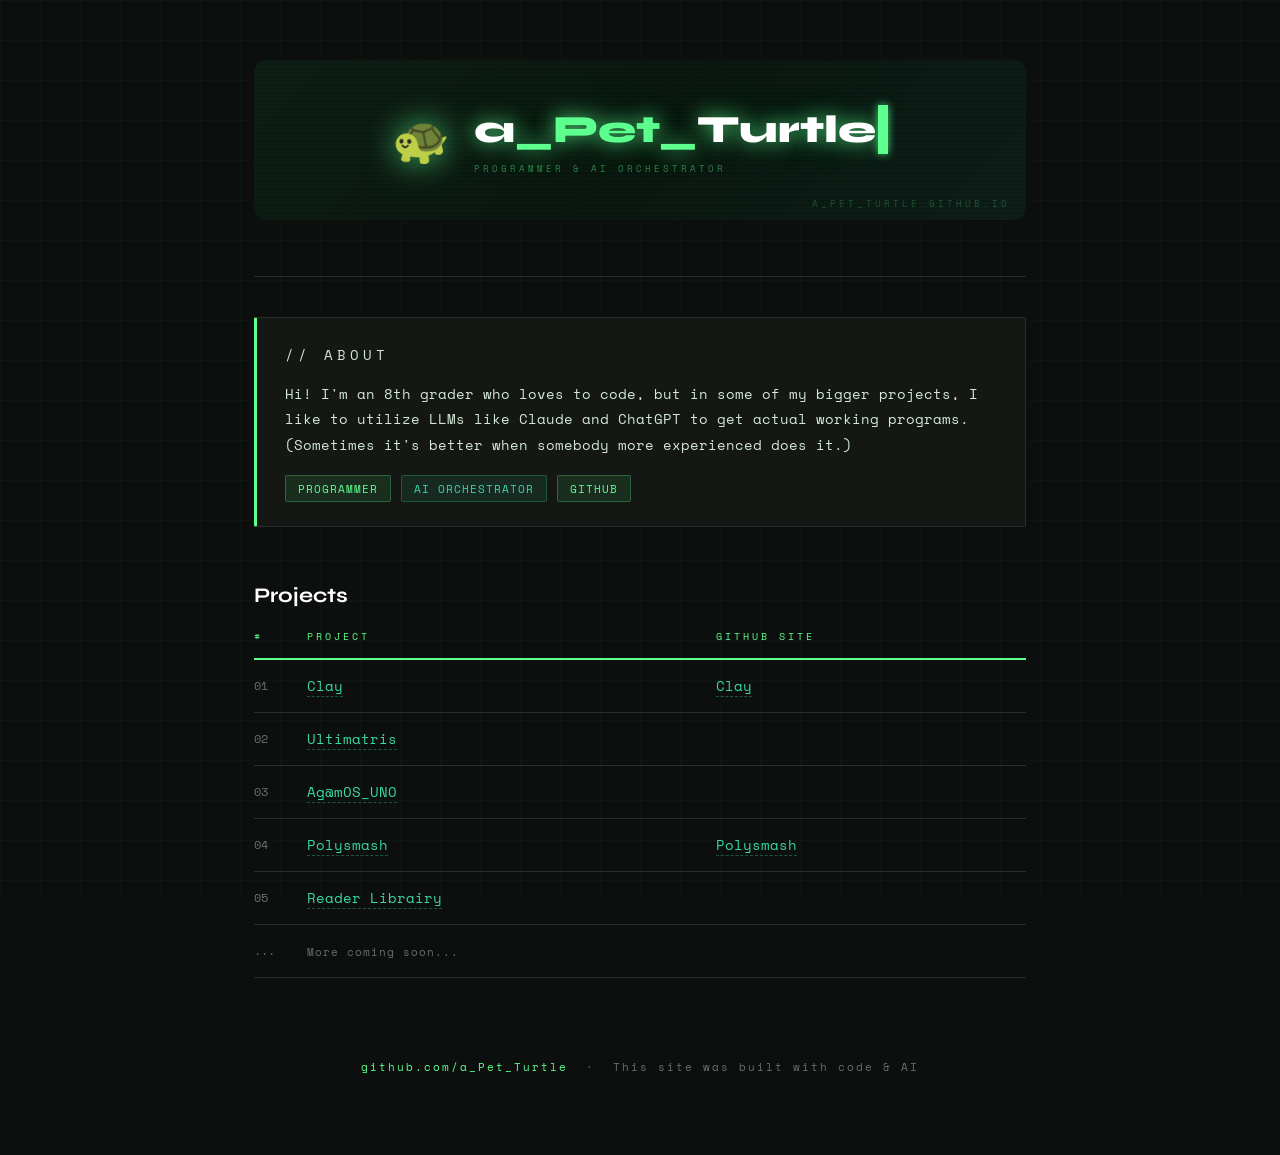
==== index.html @ 8021e437 "Add files via upload" ====
<!DOCTYPE html>
<html lang="en">
<head>
  <meta charset="UTF-8">
  <meta name="viewport" content="width=device-width, initial-scale=1.0">
  <title>a_Pet_Turtle</title>
  <link rel="preconnect" href="https://fonts.googleapis.com">
  <link href="https://fonts.googleapis.com/css2?family=Space+Mono:wght@400;700&family=Syne:wght@400;700;800&display=swap" rel="stylesheet">
  <style>
    :root {
      --bg: #0d0f0e;
      --surface: #141714;
      --border: #2a2e2b;
      --accent: #5dff8f;
      --accent2: #39d9a4;
      --text: #d4e8d8;
      --muted: #637068;
      --shell1: #3a6644;
      --shell2: #2d5038;
    }

    * { margin: 0; padding: 0; box-sizing: border-box; }

    body {
      background: var(--bg);
      color: var(--text);
      font-family: 'Space Mono', monospace;
      min-height: 100vh;
      overflow-x: hidden;
    }

    /* subtle grid bg */
    body::before {
      content: '';
      position: fixed;
      inset: 0;
      background-image:
        linear-gradient(rgba(93,255,143,0.03) 1px, transparent 1px),
        linear-gradient(90deg, rgba(93,255,143,0.03) 1px, transparent 1px);
      background-size: 40px 40px;
      pointer-events: none;
      z-index: 0;
    }

    .container {
      position: relative;
      z-index: 1;
      max-width: 820px;
      margin: 0 auto;
      padding: 60px 24px 80px;
    }

    /* ── HEADER ── */
    header {
      margin-bottom: 56px;
    }

    .turtle-svg {
      display: block;
      margin-bottom: 16px;
      animation: float 4s ease-in-out infinite;
    }

    @keyframes float {
      0%, 100% { transform: translateY(0); }
      50% { transform: translateY(-6px); }
    }

    h1 {
      font-family: 'Syne', sans-serif;
      font-size: clamp(2.4rem, 6vw, 4.5rem);
      font-weight: 800;
      letter-spacing: -1px;
      line-height: 1;
      color: #fff;
    }

    h1 span {
      color: var(--accent);
    }

    .tagline {
      margin-top: 10px;
      font-size: 0.75rem;
      color: var(--muted);
      letter-spacing: 3px;
      text-transform: uppercase;
    }

    .cursor {
      display: inline-block;
      width: 10px;
      height: 1.1em;
      background: var(--accent);
      vertical-align: text-bottom;
      animation: blink 1s step-end infinite;
    }

    @keyframes blink {
      0%, 100% { opacity: 1; } 50% { opacity: 0; }
    }

    /* ── DIVIDER ── */
    .divider {
      border: none;
      border-top: 1px solid var(--border);
      margin: 40px 0;
    }

    /* ── ABOUT ── */
    .about {
      background: var(--surface);
      border: 1px solid var(--border);
      border-left: 3px solid var(--accent);
      padding: 24px 28px;
      margin-bottom: 56px;
      border-radius: 2px;
    }

    .section-label {
      font-size: 0.65rem;
      letter-spacing: 4px;
      text-transform: uppercase;
      color: var(--accent);
      margin-bottom: 14px;
    }

    .about p {
      font-size: 0.875rem;
      line-height: 1.8;
      color: var(--text);
    }

    .badge-row {
      display: flex;
      gap: 10px;
      flex-wrap: wrap;
      margin-top: 18px;
    }

    .badge {
      font-size: 0.7rem;
      letter-spacing: 1px;
      padding: 4px 12px;
      border-radius: 2px;
      text-transform: uppercase;
    }

    .badge-green {
      background: rgba(93,255,143,0.1);
      color: var(--accent);
      border: 1px solid rgba(93,255,143,0.25);
    }

    .badge-teal {
      background: rgba(57,217,164,0.1);
      color: var(--accent2);
      border: 1px solid rgba(57,217,164,0.25);
    }

    /* ── PROJECTS TABLE ── */
    .projects-section {}

    .projects-section h2 {
      font-family: 'Syne', sans-serif;
      font-size: 1.3rem;
      font-weight: 700;
      color: #fff;
      margin-bottom: 20px;
    }

    .proj-table {
      width: 100%;
      border-collapse: collapse;
    }

    .proj-table thead tr {
      border-bottom: 2px solid var(--accent);
    }

    .proj-table th {
      font-size: 0.65rem;
      letter-spacing: 3px;
      text-transform: uppercase;
      color: var(--accent);
      text-align: left;
      padding: 0 0 14px 16px;
      font-weight: 400;
    }

    .proj-table th:first-child { padding-left: 0; width: 36px; }

    .proj-table tbody tr {
      border-bottom: 1px solid var(--border);
      transition: background 0.15s;
    }

    .proj-table tbody tr:hover {
      background: rgba(93,255,143,0.04);
    }

    .proj-table td {
      padding: 16px 16px;
      font-size: 0.85rem;
      color: var(--text);
      vertical-align: middle;
    }

    .proj-table td:first-child {
      padding-left: 0;
      color: var(--muted);
      font-size: 0.75rem;
      width: 36px;
    }

    .proj-table td a {
      color: var(--accent2);
      text-decoration: none;
      border-bottom: 1px dashed rgba(57,217,164,0.35);
      transition: color 0.15s, border-color 0.15s;
    }

    .proj-table td a:hover {
      color: var(--accent);
      border-color: var(--accent);
    }

    .soon {
      font-size: 0.7rem;
      color: var(--muted);
      letter-spacing: 1px;
    }

    /* ── FOOTER ── */
    footer {
      margin-top: 80px;
      text-align: center;
      font-size: 0.7rem;
      color: var(--muted);
      letter-spacing: 2px;
    }

    footer a {
      color: var(--accent);
      text-decoration: none;
    }
  </style>
</head>
<body>
  <div class="container">

    <!-- Header -->
    <header>
      <iframe
        src="badge.html"
        width="100%"
        height="160"
        frameborder="0"
        scrolling="no"
        style="display:block; border-radius:12px;">
      </iframe>
    </header>

    <hr class="divider">

    <!-- About -->
    <section class="about">
      <p class="section-label">// about</p>
      <p>Hi! I'm an 8th grader who loves to code, but in some of my bigger projects, I like to utilize LLMs like Claude and ChatGPT to get actual working programs. (Sometimes it's better when somebody more experienced does it.)</p>
      <div class="badge-row">
        <span class="badge badge-green">Programmer</span>
        <span class="badge badge-teal">AI Orchestrator</span>
        <span class="badge badge-green">GitHub</span>
      </div>
    </section>

    <!-- Projects -->
    <section class="projects-section">
      <h2>Projects</h2>
      <table class="proj-table">
        <thead>
          <tr>
            <th>#</th>
            <th>Project</th>
            <th>Github Site</th>
          </tr>
        </thead>
        <tbody>
          <tr>
            <td>01</td>
            <td><a href="https://github.com/a-Pet-Turtle/clay">Clay</a></td>
            <td><a href="https://a-pet-turtle.github.io/clay">Clay</a></td>
          </tr>
          <tr>
            <td>02</td>
            <td><a href="https://github.com/a-Pet-Turtle/Ultimatris">Ultimatris</a></td>
            <td></td>
          </tr>
          <tr>
            <td>03</td>
            <td><a href="https://github.com/a-Pet-Turtle/Agam_OS_for_UNO">Ag@mOS_UNO</a></td>
            <td></td>
          </tr>
          <tr>
            <td>04</td>
            <td><a href="https://github.com/a-Pet-Turtle/polysmash">Polysmash</a></td>
            <td><a href="https://a-pet-turtle.github.io/polysmash">Polysmash</a></td>
            <td></td>
          </tr>
          <tr>
            <td>05</td>
            <td><a href="https://github.com/a-Pet-Turtle/reader">Reader Librairy</a></td>
            <td></td>
          </tr>
          <tr>
            <td>...</td>
            <td><span class="soon">More coming soon...</span></td>
          </tr>
        </tbody>
      </table>
    </section>

    <footer>
      <p><a href="https://github.com/a-Pet-Turtle">github.com/a_Pet_Turtle</a> &nbsp;·&nbsp; This site was built with code &amp; AI</p>
    </footer>

  </div>
</body>
</html>
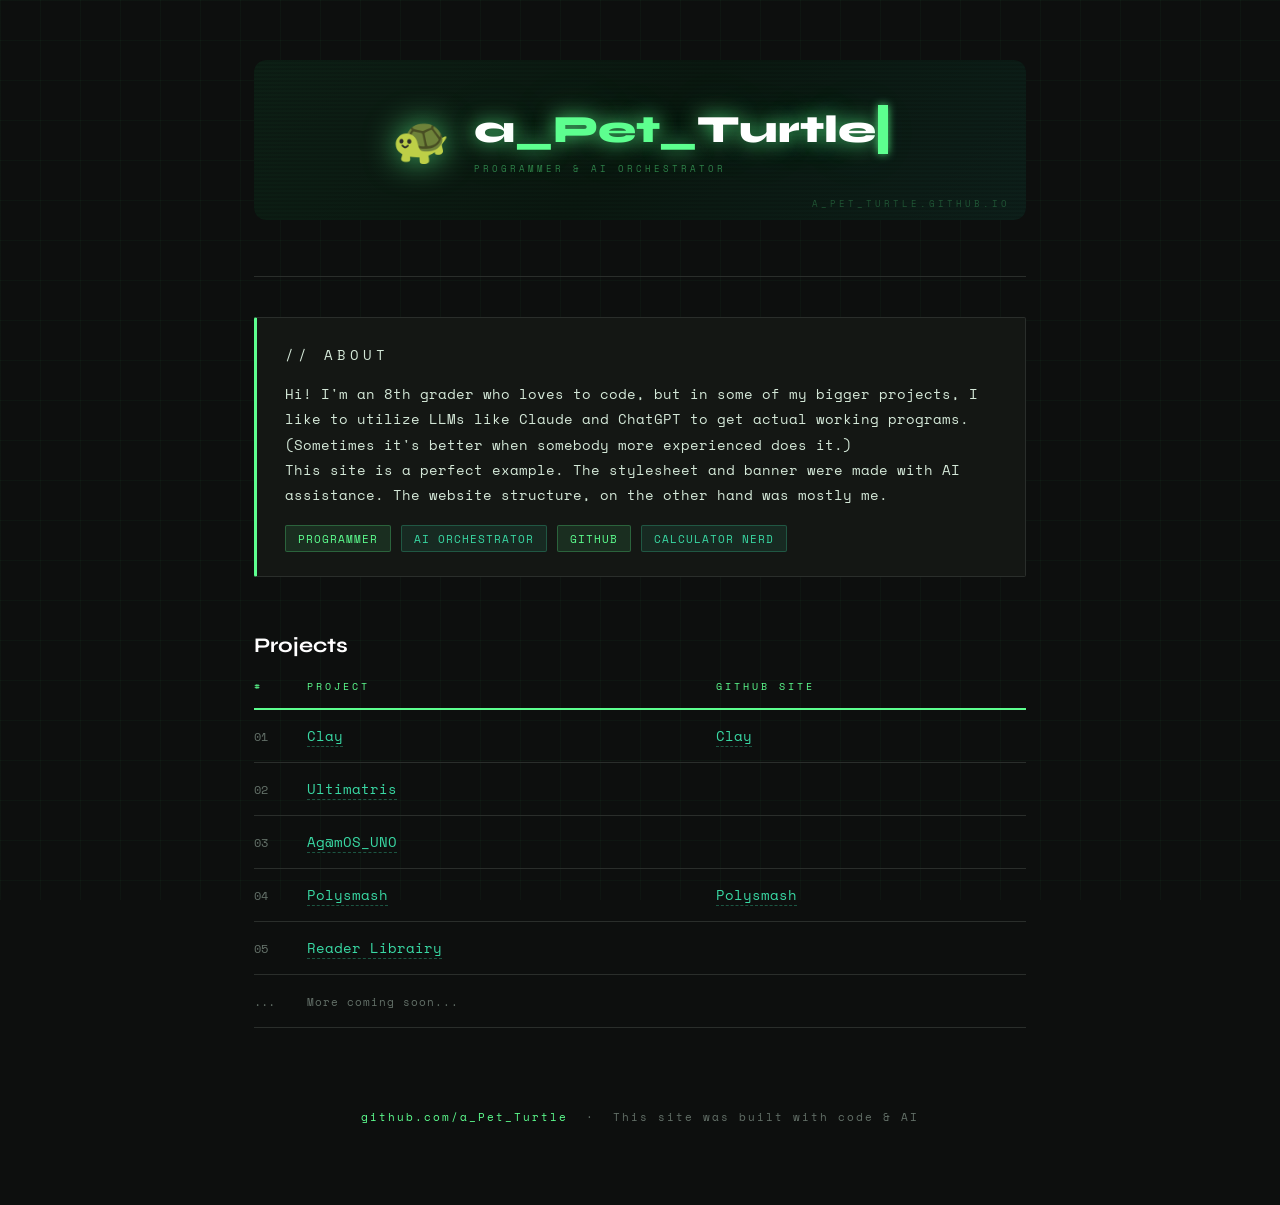
==== commit 44593072: "Added more to the about section Also made the <a> tags open in a new tab." ====
--- a/index.html
+++ b/index.html
@@ -243,6 +243,12 @@
     footer a {
       color: var(--accent);
       text-decoration: none;
+      transition: 200ms ease;
+    }
+
+    footer a:hover {
+      color: rgba(57,217,164,1);
+      text-decoration: underline;
     }
   </style>
 </head>
@@ -267,10 +273,12 @@
     <section class="about">
       <p class="section-label">// about</p>
       <p>Hi! I'm an 8th grader who loves to code, but in some of my bigger projects, I like to utilize LLMs like Claude and ChatGPT to get actual working programs. (Sometimes it's better when somebody more experienced does it.)</p>
+      <p>This site is a perfect example. The stylesheet and banner were made with AI assistance. The website structure, on the other hand was mostly me.</p>
       <div class="badge-row">
         <span class="badge badge-green">Programmer</span>
         <span class="badge badge-teal">AI Orchestrator</span>
         <span class="badge badge-green">GitHub</span>
+        <span class="badge badge-teal">Calculator Nerd</span>
       </div>
     </section>
 
@@ -288,28 +296,28 @@
         <tbody>
           <tr>
             <td>01</td>
-            <td><a href="https://github.com/a-Pet-Turtle/clay">Clay</a></td>
-            <td><a href="https://a-pet-turtle.github.io/clay">Clay</a></td>
+            <td><a href="https://github.com/a-Pet-Turtle/clay" target="_blank">Clay</a></td>
+            <td><a href="https://a-pet-turtle.github.io/clay" target="_blank">Clay</a></td>
           </tr>
           <tr>
             <td>02</td>
-            <td><a href="https://github.com/a-Pet-Turtle/Ultimatris">Ultimatris</a></td>
+            <td><a href="https://github.com/a-Pet-Turtle/Ultimatris" target="_blank">Ultimatris</a></td>
             <td></td>
           </tr>
           <tr>
             <td>03</td>
-            <td><a href="https://github.com/a-Pet-Turtle/Agam_OS_for_UNO">Ag@mOS_UNO</a></td>
+            <td><a href="https://github.com/a-Pet-Turtle/Agam_OS_for_UNO" target="_blank">Ag@mOS_UNO</a></td>
             <td></td>
           </tr>
           <tr>
             <td>04</td>
-            <td><a href="https://github.com/a-Pet-Turtle/polysmash">Polysmash</a></td>
-            <td><a href="https://a-pet-turtle.github.io/polysmash">Polysmash</a></td>
+            <td><a href="https://github.com/a-Pet-Turtle/polysmash" target="_blank">Polysmash</a></td>
+            <td><a href="https://a-pet-turtle.github.io/polysmash" target="_blank">Polysmash</a></td>
             <td></td>
           </tr>
           <tr>
             <td>05</td>
-            <td><a href="https://github.com/a-Pet-Turtle/reader">Reader Librairy</a></td>
+            <td><a href="https://github.com/a-Pet-Turtle/reader" target="_blank">Reader Librairy</a></td>
             <td></td>
           </tr>
           <tr>
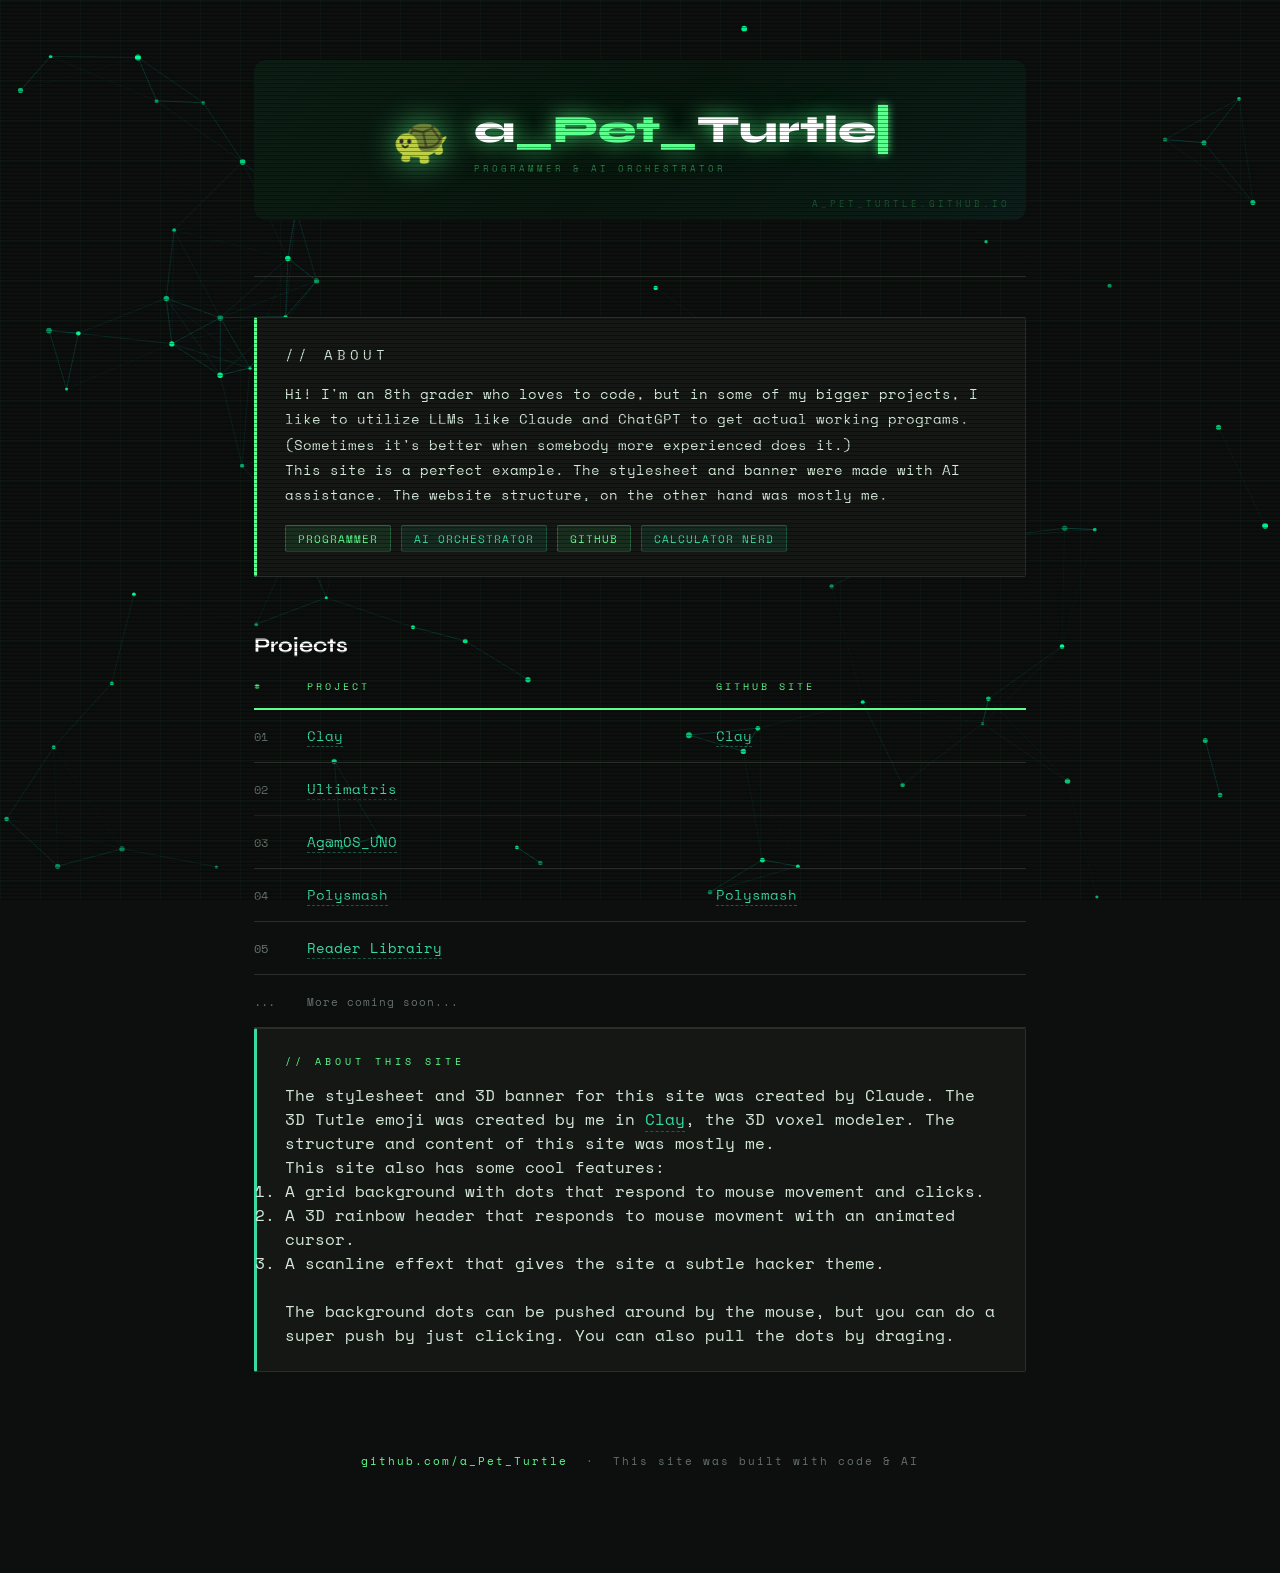
==== commit 24348684: "Added more interactives and a 3D logo" ====
--- a/index.html
+++ b/index.html
@@ -4,6 +4,7 @@
   <meta charset="UTF-8">
   <meta name="viewport" content="width=device-width, initial-scale=1.0">
   <title>a_Pet_Turtle</title>
+  <link rel="icon" type="image/png" href="logo.png">
   <link rel="preconnect" href="https://fonts.googleapis.com">
   <link href="https://fonts.googleapis.com/css2?family=Space+Mono:wght@400;700&family=Syne:wght@400;700;800&display=swap" rel="stylesheet">
   <style>
@@ -117,6 +118,26 @@
       border-radius: 2px;
     }
 
+    .about-teal {
+      background: var(--surface);
+      border: 1px solid var(--border);
+      border-left: 3px solid rgb(57,217,164);
+      padding: 24px 28px;
+      margin-bottom: 56px;
+      border-radius: 2px;
+    }
+
+    .about-teal a {
+      color: rgb(57,217,164);
+      text-decoration: none;
+      border-bottom: 1px dashed rgba(57,217,164,0.35);
+      transition: color 0.15s, border-color 0.15s;
+    }
+
+    .about-teal a:hover {
+      color: rgb(93, 241, 192);
+    }
+
     .section-label {
       font-size: 0.65rem;
       letter-spacing: 4px;
@@ -159,7 +180,7 @@
     }
 
     /* ── PROJECTS TABLE ── */
-    .projects-section {}
+    /* .projects-section {} */
 
     .projects-section h2 {
       font-family: 'Syne', sans-serif;
@@ -250,9 +271,38 @@
       color: rgba(57,217,164,1);
       text-decoration: underline;
     }
+
+    canvas {
+      position: fixed;
+      top: 0; left: 0;
+      width: 100%; height: 100%;
+      z-index: 0;
+      pointer-events: auto;
+      touch-action: none;
+    }
+
+    /* scanlines */
+    body::after {
+      content: '';
+      position: fixed;
+      inset: 0;
+      z-index: 999;
+      pointer-events: none;
+      background: repeating-linear-gradient(
+        to bottom,
+        transparent 0px, transparent 3px,
+        rgba(0,0,0,0.35) 3px, rgba(0,0,0,0.35) 4px
+      );
+      animation: scanroll 12s linear infinite;
+    }
+    @keyframes scanroll {
+      from { background-position: 0 0; }
+      to   { background-position: 0 100vh; }
+    }
   </style>
 </head>
 <body>
+  <canvas id="c"></canvas>
   <div class="container">
 
     <!-- Header -->
@@ -328,10 +378,218 @@
       </table>
     </section>
 
+    <!-- About this site -->
+    <section class="about-teal">
+      <p class="section-label">// about this site</p>
+      <p>The stylesheet and 3D banner for this site was created by Claude. The 3D Tutle emoji was created by me in <a href="a-pet-turtle.github.io" target="_blank">Clay</a>, the 3D voxel modeler. The structure and content of this site was mostly me.</p>
+      <p>This site also has some cool features:<br>
+      <ol>
+        <li>A grid background with dots that respond to mouse movement and clicks.</li>
+        <li>A 3D rainbow header that responds to mouse movment with an animated cursor.</li>
+        <li>A scanline effext that gives the site a subtle hacker theme.</li>
+      </ol><br>
+      The background dots can be pushed around by the mouse, but you can do a super push by just clicking. You can also pull the dots by draging.</p>
+    </section>
+
     <footer>
       <p><a href="https://github.com/a-Pet-Turtle">github.com/a_Pet_Turtle</a> &nbsp;·&nbsp; This site was built with code &amp; AI</p>
     </footer>
-
+    <br>
   </div>
+  <script>
+const canvas = document.getElementById('c');
+const ctx = canvas.getContext('2d');
+let W, H, particles;
+let mouse = { x: -9999, y: -9999 };
+let attracting = false;
+
+const CONFIG = {
+  count: 80, maxDist: 140, mouseRadius: 120, mouseForce: 3.5,
+  fallSpeed: 0.18, particleColor: '#00ff99', lineColor: '#00e5cc',
+  minSize: 1.5, maxSize: 3,
+};
+
+const wind = {
+  x: 0, y: 0, tx: 0, ty: 0, timer: 0, interval: 600, maxStrength: 0.25,
+  update() {
+    this.timer++;
+    if (this.timer >= this.interval) {
+      this.timer = 0;
+      this.interval = 400 + Math.random() * 600;
+      this.tx = (Math.random() - 0.5) * 2 * this.maxStrength;
+      this.ty = CONFIG.fallSpeed * (0.6 + Math.random() * 0.8);
+    }
+    this.x += (this.tx - this.x) * 0.001;
+    this.y += (this.ty - this.y) * 0.001;
+  }
+};
+
+function resize() { W = canvas.width = window.innerWidth; H = canvas.height = window.innerHeight; }
+
+class Particle {
+  constructor() { this.reset(true); }
+  reset(initial = false) {
+    this.x = Math.random() * W;
+    this.y = initial ? Math.random() * H : -10;
+    this.vx = (Math.random() - 0.5) * 0.3;
+    this.vy = CONFIG.fallSpeed * (0.5 + Math.random() * 0.8);
+    this.size = CONFIG.minSize + Math.random() * (CONFIG.maxSize - CONFIG.minSize);
+    this.alpha = 0.4 + Math.random() * 0.6;
+    this.baseVx = this.vx; this.baseVy = this.vy;
+  }
+  update() {
+    const dx = this.x - mouse.x, dy = this.y - mouse.y;
+    const dist = Math.sqrt(dx*dx + dy*dy);
+    if (dist < CONFIG.mouseRadius && dist > 0) {
+      const force = (CONFIG.mouseRadius - dist) / CONFIG.mouseRadius;
+      const angle = Math.atan2(dy, dx);
+      const dir = attracting ? -1 : 1;
+      this.vx += Math.cos(angle) * force * CONFIG.mouseForce * 0.08 * dir;
+      this.vy += Math.sin(angle) * force * CONFIG.mouseForce * 0.08 * dir;
+    }
+    this.vx += (this.baseVx + wind.x - this.vx) * 0.03;
+    this.vy += (this.baseVy + wind.y - this.vy) * 0.03;
+    const repelRadius = 28, repelStrength = 0.04;
+    for (let i = 0; i < particles.length; i++) {
+      const o = particles[i]; if (o === this) continue;
+      const dx = this.x-o.x, dy = this.y-o.y, d = Math.sqrt(dx*dx+dy*dy);
+      if (d < repelRadius && d > 0) { const f=(1-d/repelRadius)*repelStrength; this.vx+=(dx/d)*f; this.vy+=(dy/d)*f; }
+    }
+    const speed = Math.sqrt(this.vx*this.vx+this.vy*this.vy);
+    if (speed > 4) { this.vx=(this.vx/speed)*4; this.vy=(this.vy/speed)*4; }
+    this.x += this.vx; this.y += this.vy;
+    if (this.x < -20) this.x = W+20;
+    if (this.x > W+20) this.x = -20;
+    if (this.y > H+20) this.reset();
+  }
+  draw() {
+    ctx.beginPath(); ctx.arc(this.x, this.y, this.size, 0, Math.PI*2);
+    ctx.fillStyle = CONFIG.particleColor; ctx.globalAlpha = this.alpha;
+    ctx.fill(); ctx.globalAlpha = 1;
+  }
+}
+
+const shockwaves = [];
+function burst(x, y) {
+  if (attracting) return;
+  particles.forEach(p => {
+    const dx=p.x-x, dy=p.y-y, dist=Math.sqrt(dx*dx+dy*dy);
+    if (dist < 160 && dist > 0) { const f=(1-dist/160)*10, a=Math.atan2(dy,dx); p.vx+=Math.cos(a)*f; p.vy+=Math.sin(a)*f; }
+  });
+  shockwaves.push({ x, y, r: 0, alpha: 0.7 });
+}
+function drawShockwaves() {
+  for (let i=shockwaves.length-1; i>=0; i--) {
+    const s=shockwaves[i]; s.r+=4; s.alpha-=0.018;
+    if (s.alpha<=0) { shockwaves.splice(i,1); continue; }
+    ctx.beginPath(); ctx.arc(s.x,s.y,s.r,0,Math.PI*2);
+    ctx.strokeStyle='#00ff99'; ctx.globalAlpha=s.alpha; ctx.lineWidth=1.5; ctx.stroke(); ctx.globalAlpha=1;
+  }
+}
+function drawLines() {
+  for (let i=0; i<particles.length; i++) {
+    for (let j=i+1; j<particles.length; j++) {
+      const dx=particles[i].x-particles[j].x, dy=particles[i].y-particles[j].y, dist=Math.sqrt(dx*dx+dy*dy);
+      if (dist < CONFIG.maxDist) {
+        ctx.beginPath(); ctx.moveTo(particles[i].x,particles[i].y); ctx.lineTo(particles[j].x,particles[j].y);
+        ctx.strokeStyle=CONFIG.lineColor; ctx.globalAlpha=(1-dist/CONFIG.maxDist)*0.35; ctx.lineWidth=0.8; ctx.stroke(); ctx.globalAlpha=1;
+      }
+    }
+  }
+}
+
+/* ============================================================
+  FEATURE — MOUSE TRAIL
+  1. Add this `trail` array near your other state variables
+     (next to `mouse`, `attracting`, etc.)
+  ============================================================ */
+const trail = [];
+const TRAIL_LENGTH = 28;   // how many points long — tweak this freely
+const TRAIL_COLOR  = '#00e5cc'; // teal to contrast the green particles
+/* ============================================================
+  END — MOUSE TRAIL (variables)
+  ============================================================ */
+
+/* ============================================================
+  FEATURE — MOUSE TRAIL
+  2. Add this drawTrail() function alongside your other
+     draw functions (drawLines, drawShockwaves, etc.)
+  ============================================================ */
+function drawTrail() {
+  if (trail.length < 2) return;
+  for (let i = 1; i < trail.length; i++) {
+    const t = i / trail.length;           // 0 at tail, 1 at head
+    const alpha = t * 0.55;               // fades toward the tail
+    const width = t * 2.5;               // thins toward the tail
+    ctx.beginPath();
+    ctx.moveTo(trail[i - 1].x, trail[i - 1].y);
+    ctx.lineTo(trail[i].x,     trail[i].y);
+    ctx.strokeStyle = TRAIL_COLOR;
+    ctx.globalAlpha = alpha;
+    ctx.lineWidth   = width;
+    ctx.lineCap     = 'round';
+    ctx.stroke();
+    ctx.globalAlpha = 1;
+  }
+}
+/* ============================================================
+  END — MOUSE TRAIL (draw function)
+  ============================================================ */
+
+function init() {
+  resize();
+  particles = Array.from({ length: CONFIG.count }, () => new Particle());
+}
+
+function loop() {
+  ctx.clearRect(0, 0, W, H);
+  wind.update();
+
+  /* ============================================================
+    FEATURE — MOUSE TRAIL
+    3. Push the current mouse position into the trail each frame,
+       and trim it to TRAIL_LENGTH. Add these two lines at the
+       TOP of your loop() function, right after clearRect.
+    ============================================================ */
+  if (mouse.x > 0) trail.push({ x: mouse.x, y: mouse.y });
+  if (trail.length > TRAIL_LENGTH) trail.shift();
+  /* ============================================================
+    END — MOUSE TRAIL (loop update)
+    ============================================================ */
+
+  drawShockwaves();
+  drawLines();
+
+  /* ============================================================
+    FEATURE — MOUSE TRAIL
+    4. Call drawTrail() in your loop, after drawLines()
+       and before drawing particles so it sits under them.
+    ============================================================ */
+  drawTrail();
+  /* ============================================================
+    END — MOUSE TRAIL (loop call)
+    ============================================================ */
+
+  particles.forEach(p => { p.update(); p.draw(); });
+  requestAnimationFrame(loop);
+}
+
+/* ---- event listeners ---- */
+window.addEventListener('resize', resize);
+window.addEventListener('mousemove', e => { mouse.x = e.clientX; mouse.y = e.clientY; });
+window.addEventListener('mouseleave', () => { mouse.x = -9999; mouse.y = -9999; trail.length = 0; });
+window.addEventListener('click', e => { burst(e.clientX, e.clientY); });
+window.addEventListener('mousedown', e => { attracting = true; mouse.x = e.clientX; mouse.y = e.clientY; });
+window.addEventListener('mouseup', () => { attracting = false; });
+window.addEventListener('touchmove', e => {
+  e.preventDefault();
+  mouse.x = e.touches[0].clientX; mouse.y = e.touches[0].clientY;
+}, { passive: false });
+window.addEventListener('touchstart', e => { attracting = true; mouse.x = e.touches[0].clientX; mouse.y = e.touches[0].clientY; }, { passive: true });
+window.addEventListener('touchend', () => { mouse.x = -9999; mouse.y = -9999; attracting = false; trail.length = 0; });
+
+init();
+loop();
+</script>
 </body>
 </html>
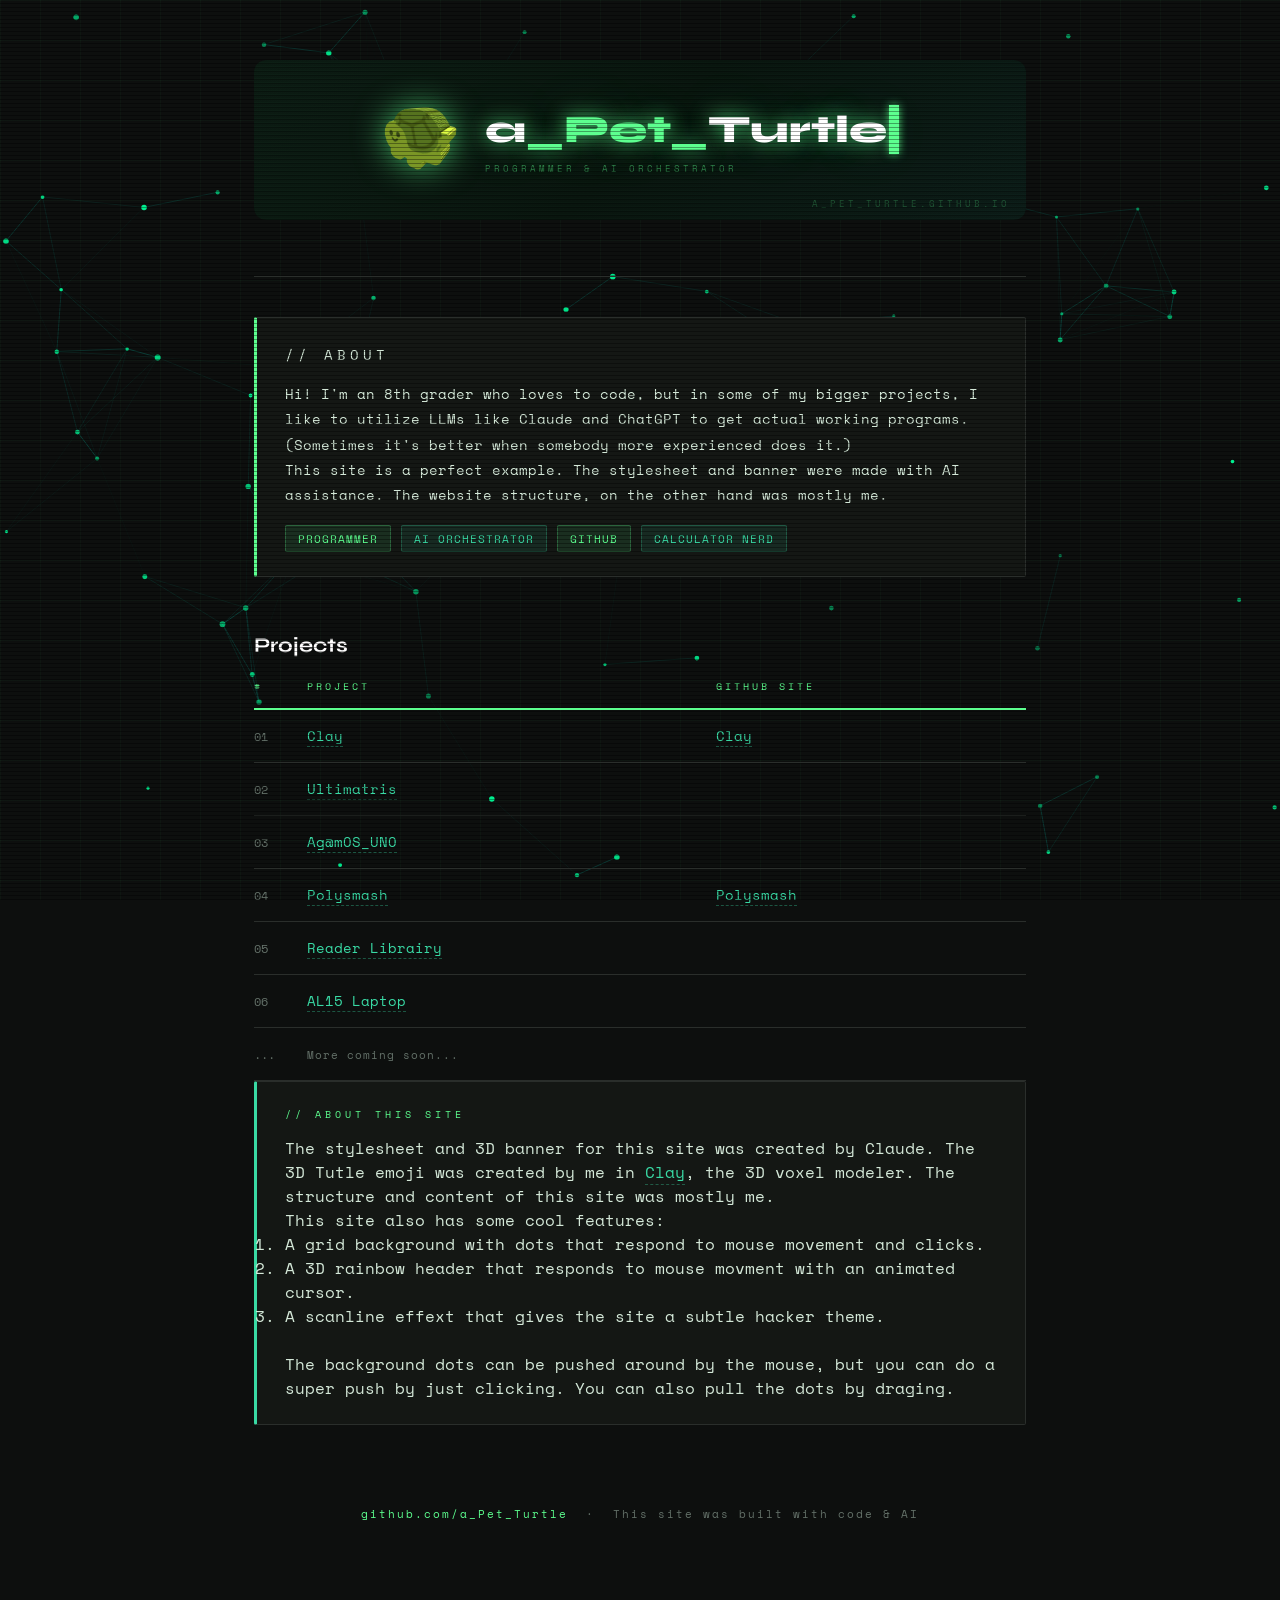
==== commit 08bfde01: "Added the AL15 design to projects list" ====
--- a/index.html
+++ b/index.html
@@ -368,6 +368,11 @@
           <tr>
             <td>05</td>
             <td><a href="https://github.com/a-Pet-Turtle/reader" target="_blank">Reader Librairy</a></td>
+            <td></td>
+          </tr>
+          <tr>
+            <td>06</td>
+            <td><a href="https://github.com/a-Pet-Turtle/AL15" target="_blank">AL15 Laptop</a></td>
             <td></td>
           </tr>
           <tr>
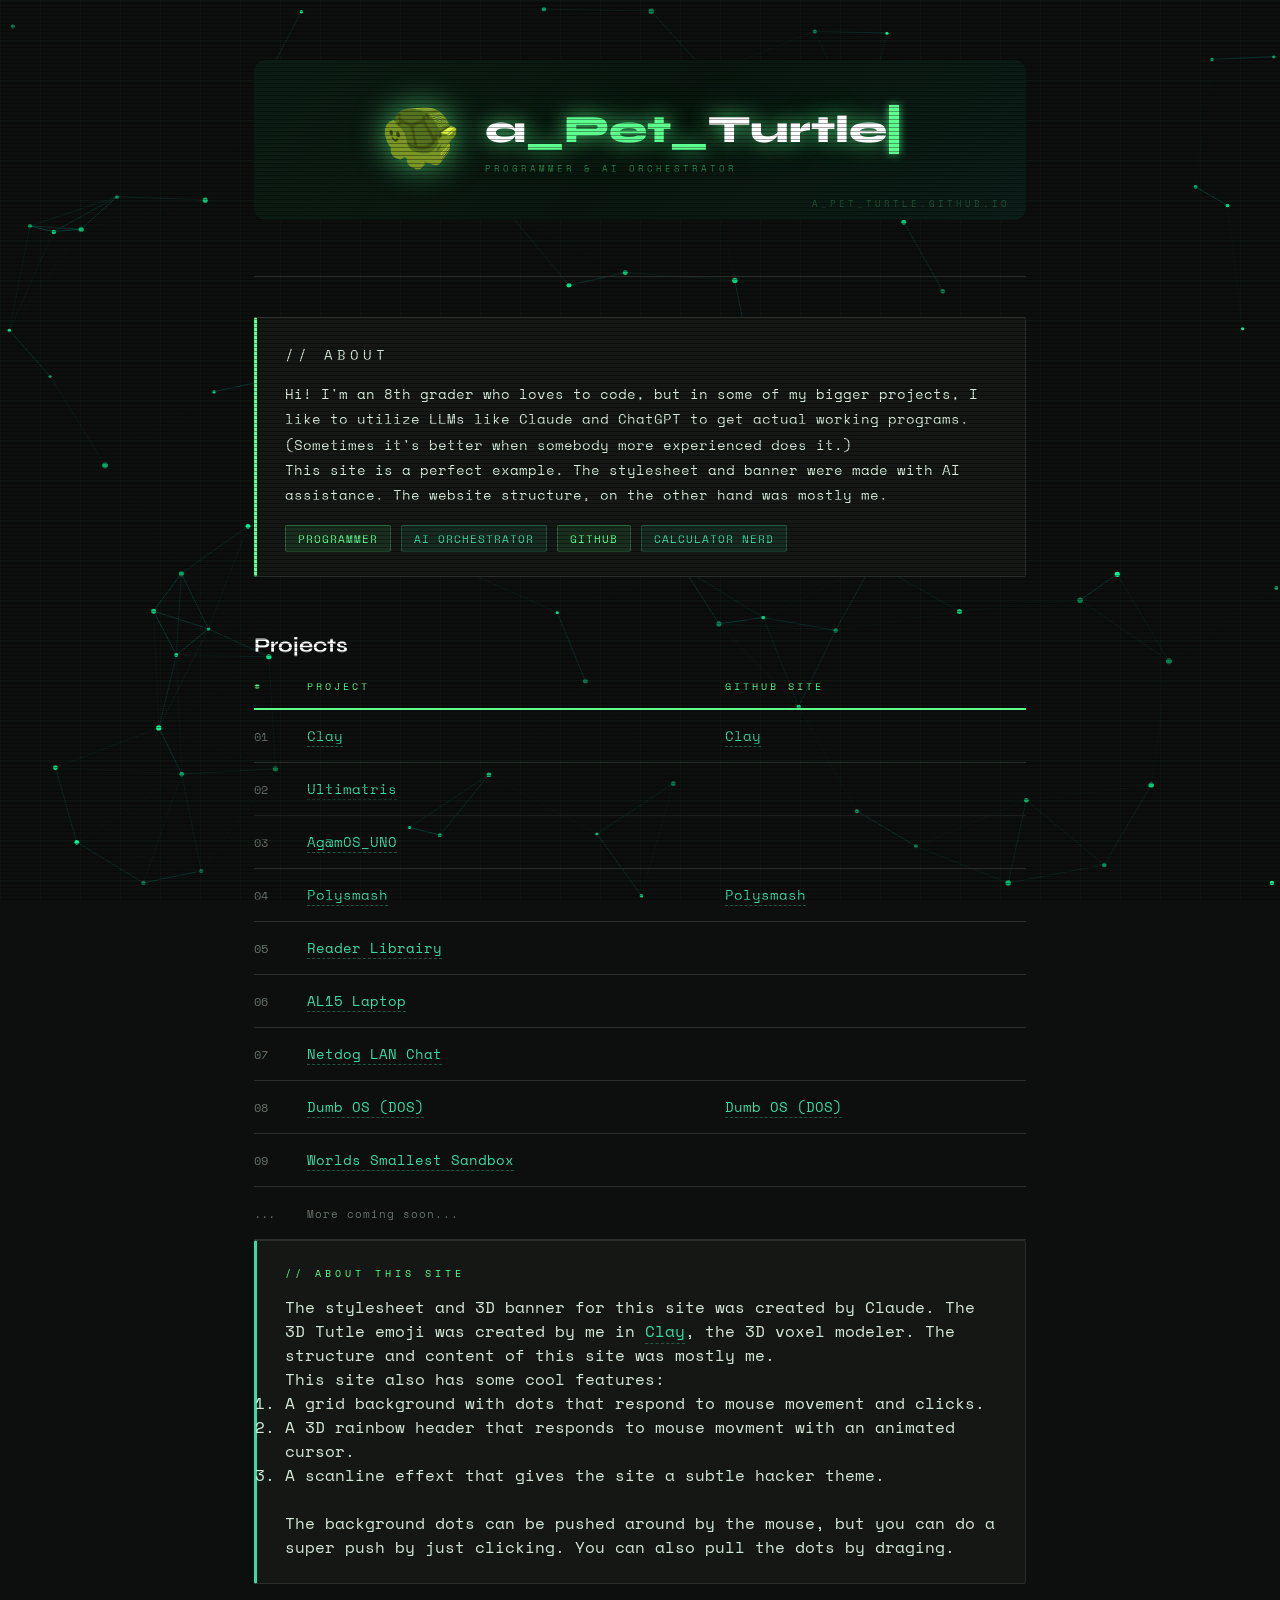
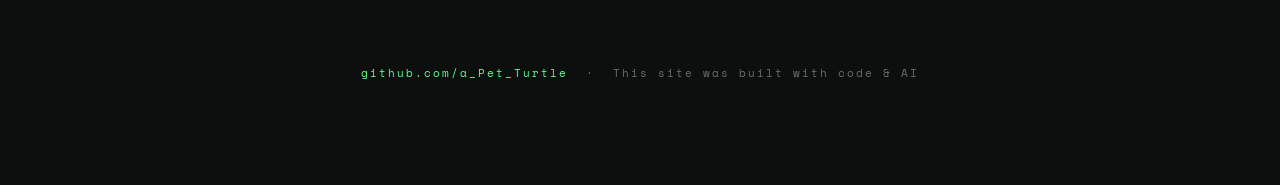
==== commit 0780f34f: "Add files via upload" ====
--- a/index.html
+++ b/index.html
@@ -373,6 +373,22 @@
           <tr>
             <td>06</td>
             <td><a href="https://github.com/a-Pet-Turtle/AL15" target="_blank">AL15 Laptop</a></td>
+            <td></td>
+          </tr>
+          <tr>
+            <td>07</td>
+            <td><a href="https://github.com/a-Pet-Turtle/netdog" target="_blank">Netdog LAN Chat</a></td>
+            <td></td>
+          </tr>
+          <tr>
+            <td>08</td>
+            <td><a href="https://github.com/a-Pet-Turtle/Dumb-OS" target="_blank">Dumb OS (DOS)</a></td>
+            <td><a href="https://a-pet-turtle.github.io/Dumb-OS" target="_blank">Dumb OS (DOS)</a></td>
+            <td></td>
+          </tr>
+          <tr>
+            <td>09</td>
+            <td><a href="https://github.com/a-Pet-Turtle/Worlds-Smallest-Sandbox" target="_blank">Worlds Smallest Sandbox</a></td>
             <td></td>
           </tr>
           <tr>
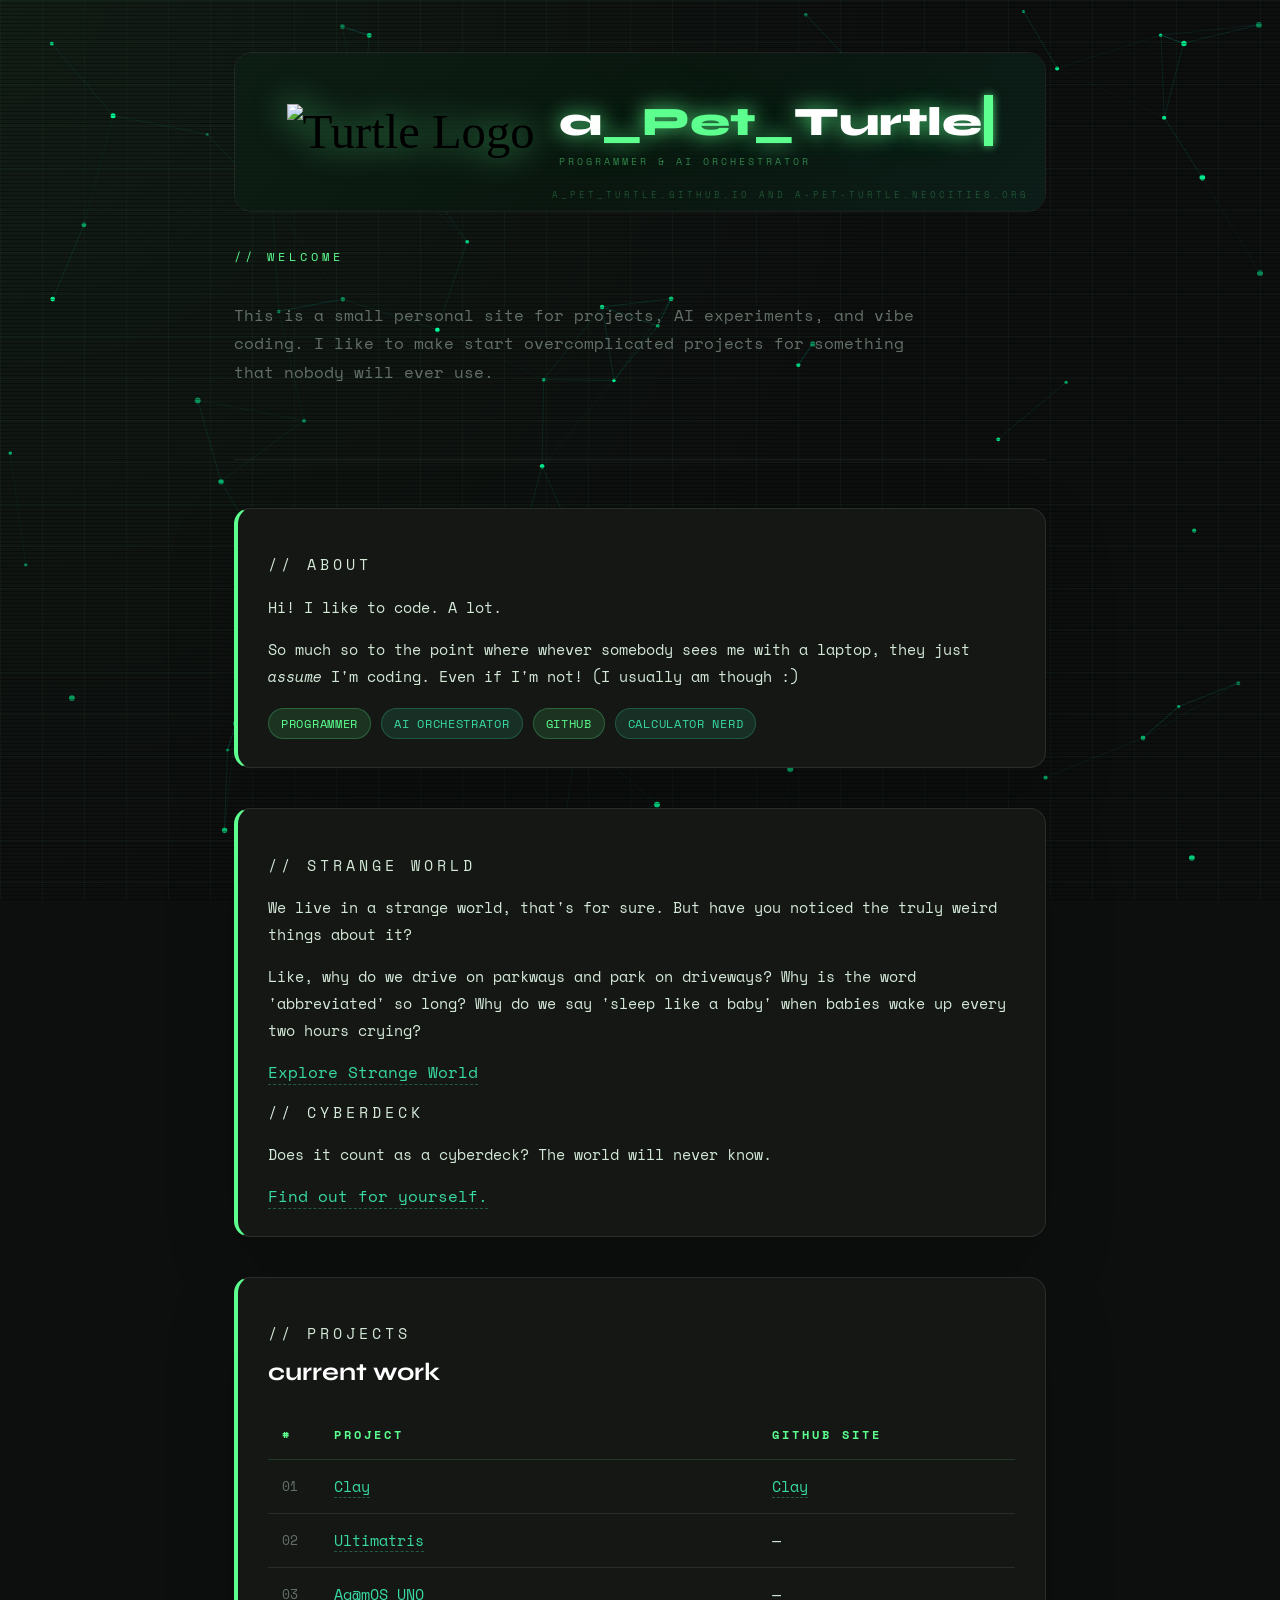
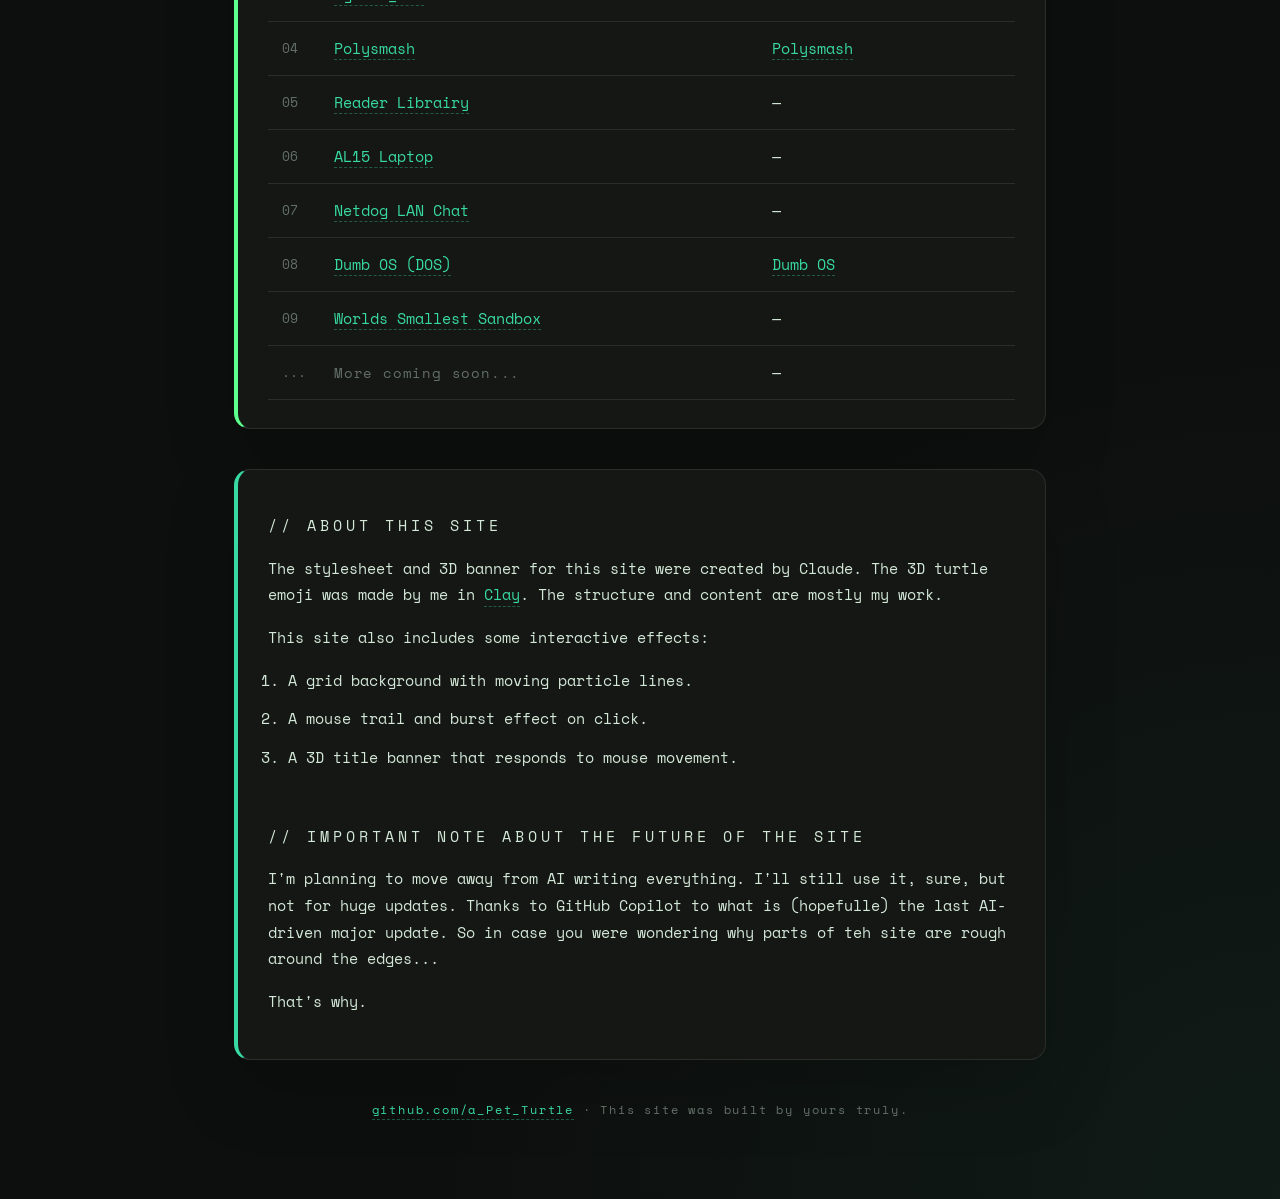
==== commit f11d1e3c: "Split apart index Split the `index.html` into several smaller ones, and added strange world plus the" ====
--- a/index.html
+++ b/index.html
@@ -3,614 +3,148 @@
 <head>
   <meta charset="UTF-8">
   <meta name="viewport" content="width=device-width, initial-scale=1.0">
+  <meta name="description" content="a_Pet_Turtle personal site with projects, AI experiments, and creative builds.">
   <title>a_Pet_Turtle</title>
-  <link rel="icon" type="image/png" href="logo.png">
+  <link rel="icon" type="image/png" href="/imgs/logo.png">
   <link rel="preconnect" href="https://fonts.googleapis.com">
+  <link rel="preconnect" href="https://fonts.gstatic.com" crossorigin>
   <link href="https://fonts.googleapis.com/css2?family=Space+Mono:wght@400;700&family=Syne:wght@400;700;800&display=swap" rel="stylesheet">
-  <style>
-    :root {
-      --bg: #0d0f0e;
-      --surface: #141714;
-      --border: #2a2e2b;
-      --accent: #5dff8f;
-      --accent2: #39d9a4;
-      --text: #d4e8d8;
-      --muted: #637068;
-      --shell1: #3a6644;
-      --shell2: #2d5038;
-    }
-
-    * { margin: 0; padding: 0; box-sizing: border-box; }
-
-    body {
-      background: var(--bg);
-      color: var(--text);
-      font-family: 'Space Mono', monospace;
-      min-height: 100vh;
-      overflow-x: hidden;
-    }
-
-    /* subtle grid bg */
-    body::before {
-      content: '';
-      position: fixed;
-      inset: 0;
-      background-image:
-        linear-gradient(rgba(93,255,143,0.03) 1px, transparent 1px),
-        linear-gradient(90deg, rgba(93,255,143,0.03) 1px, transparent 1px);
-      background-size: 40px 40px;
-      pointer-events: none;
-      z-index: 0;
-    }
-
-    .container {
-      position: relative;
-      z-index: 1;
-      max-width: 820px;
-      margin: 0 auto;
-      padding: 60px 24px 80px;
-    }
-
-    /* ── HEADER ── */
-    header {
-      margin-bottom: 56px;
-    }
-
-    .turtle-svg {
-      display: block;
-      margin-bottom: 16px;
-      animation: float 4s ease-in-out infinite;
-    }
-
-    @keyframes float {
-      0%, 100% { transform: translateY(0); }
-      50% { transform: translateY(-6px); }
-    }
-
-    h1 {
-      font-family: 'Syne', sans-serif;
-      font-size: clamp(2.4rem, 6vw, 4.5rem);
-      font-weight: 800;
-      letter-spacing: -1px;
-      line-height: 1;
-      color: #fff;
-    }
-
-    h1 span {
-      color: var(--accent);
-    }
-
-    .tagline {
-      margin-top: 10px;
-      font-size: 0.75rem;
-      color: var(--muted);
-      letter-spacing: 3px;
-      text-transform: uppercase;
-    }
-
-    .cursor {
-      display: inline-block;
-      width: 10px;
-      height: 1.1em;
-      background: var(--accent);
-      vertical-align: text-bottom;
-      animation: blink 1s step-end infinite;
-    }
-
-    @keyframes blink {
-      0%, 100% { opacity: 1; } 50% { opacity: 0; }
-    }
-
-    /* ── DIVIDER ── */
-    .divider {
-      border: none;
-      border-top: 1px solid var(--border);
-      margin: 40px 0;
-    }
-
-    /* ── ABOUT ── */
-    .about {
-      background: var(--surface);
-      border: 1px solid var(--border);
-      border-left: 3px solid var(--accent);
-      padding: 24px 28px;
-      margin-bottom: 56px;
-      border-radius: 2px;
-    }
-
-    .about-teal {
-      background: var(--surface);
-      border: 1px solid var(--border);
-      border-left: 3px solid rgb(57,217,164);
-      padding: 24px 28px;
-      margin-bottom: 56px;
-      border-radius: 2px;
-    }
-
-    .about-teal a {
-      color: rgb(57,217,164);
-      text-decoration: none;
-      border-bottom: 1px dashed rgba(57,217,164,0.35);
-      transition: color 0.15s, border-color 0.15s;
-    }
-
-    .about-teal a:hover {
-      color: rgb(93, 241, 192);
-    }
-
-    .section-label {
-      font-size: 0.65rem;
-      letter-spacing: 4px;
-      text-transform: uppercase;
-      color: var(--accent);
-      margin-bottom: 14px;
-    }
-
-    .about p {
-      font-size: 0.875rem;
-      line-height: 1.8;
-      color: var(--text);
-    }
-
-    .badge-row {
-      display: flex;
-      gap: 10px;
-      flex-wrap: wrap;
-      margin-top: 18px;
-    }
-
-    .badge {
-      font-size: 0.7rem;
-      letter-spacing: 1px;
-      padding: 4px 12px;
-      border-radius: 2px;
-      text-transform: uppercase;
-    }
-
-    .badge-green {
-      background: rgba(93,255,143,0.1);
-      color: var(--accent);
-      border: 1px solid rgba(93,255,143,0.25);
-    }
-
-    .badge-teal {
-      background: rgba(57,217,164,0.1);
-      color: var(--accent2);
-      border: 1px solid rgba(57,217,164,0.25);
-    }
-
-    /* ── PROJECTS TABLE ── */
-    /* .projects-section {} */
-
-    .projects-section h2 {
-      font-family: 'Syne', sans-serif;
-      font-size: 1.3rem;
-      font-weight: 700;
-      color: #fff;
-      margin-bottom: 20px;
-    }
-
-    .proj-table {
-      width: 100%;
-      border-collapse: collapse;
-    }
-
-    .proj-table thead tr {
-      border-bottom: 2px solid var(--accent);
-    }
-
-    .proj-table th {
-      font-size: 0.65rem;
-      letter-spacing: 3px;
-      text-transform: uppercase;
-      color: var(--accent);
-      text-align: left;
-      padding: 0 0 14px 16px;
-      font-weight: 400;
-    }
-
-    .proj-table th:first-child { padding-left: 0; width: 36px; }
-
-    .proj-table tbody tr {
-      border-bottom: 1px solid var(--border);
-      transition: background 0.15s;
-    }
-
-    .proj-table tbody tr:hover {
-      background: rgba(93,255,143,0.04);
-    }
-
-    .proj-table td {
-      padding: 16px 16px;
-      font-size: 0.85rem;
-      color: var(--text);
-      vertical-align: middle;
-    }
-
-    .proj-table td:first-child {
-      padding-left: 0;
-      color: var(--muted);
-      font-size: 0.75rem;
-      width: 36px;
-    }
-
-    .proj-table td a {
-      color: var(--accent2);
-      text-decoration: none;
-      border-bottom: 1px dashed rgba(57,217,164,0.35);
-      transition: color 0.15s, border-color 0.15s;
-    }
-
-    .proj-table td a:hover {
-      color: var(--accent);
-      border-color: var(--accent);
-    }
-
-    .soon {
-      font-size: 0.7rem;
-      color: var(--muted);
-      letter-spacing: 1px;
-    }
-
-    /* ── FOOTER ── */
-    footer {
-      margin-top: 80px;
-      text-align: center;
-      font-size: 0.7rem;
-      color: var(--muted);
-      letter-spacing: 2px;
-    }
-
-    footer a {
-      color: var(--accent);
-      text-decoration: none;
-      transition: 200ms ease;
-    }
-
-    footer a:hover {
-      color: rgba(57,217,164,1);
-      text-decoration: underline;
-    }
-
-    canvas {
-      position: fixed;
-      top: 0; left: 0;
-      width: 100%; height: 100%;
-      z-index: 0;
-      pointer-events: auto;
-      touch-action: none;
-    }
-
-    /* scanlines */
-    body::after {
-      content: '';
-      position: fixed;
-      inset: 0;
-      z-index: 999;
-      pointer-events: none;
-      background: repeating-linear-gradient(
-        to bottom,
-        transparent 0px, transparent 3px,
-        rgba(0,0,0,0.35) 3px, rgba(0,0,0,0.35) 4px
-      );
-      animation: scanroll 12s linear infinite;
-    }
-    @keyframes scanroll {
-      from { background-position: 0 0; }
-      to   { background-position: 0 100vh; }
-    }
-  </style>
+  <link rel="stylesheet" href="index.css">
 </head>
 <body>
-  <canvas id="c"></canvas>
-  <div class="container">
+  <canvas id="c" aria-hidden="true"></canvas>
 
-    <!-- Header -->
-    <header>
+  <div class="page-container">
+    <header class="hero">
       <iframe
         src="badge.html"
         width="100%"
         height="160"
         frameborder="0"
         scrolling="no"
-        style="display:block; border-radius:12px;">
+        class="hero-badge"
+        title="Site badge">
       </iframe>
-    </header>
+
+      <div class="hero-copy">
+        <p class="section-label">// welcome</p>
+        <p class="tagline">This is a small personal site for projects, AI experiments, and vibe coding. I like to make start overcomplicated projects for something that nobody will ever use.</p>
+        
+      </div>
+     </header>
 
     <hr class="divider">
 
-    <!-- About -->
-    <section class="about">
-      <p class="section-label">// about</p>
-      <p>Hi! I'm an 8th grader who loves to code, but in some of my bigger projects, I like to utilize LLMs like Claude and ChatGPT to get actual working programs. (Sometimes it's better when somebody more experienced does it.)</p>
-      <p>This site is a perfect example. The stylesheet and banner were made with AI assistance. The website structure, on the other hand was mostly me.</p>
-      <div class="badge-row">
-        <span class="badge badge-green">Programmer</span>
-        <span class="badge badge-teal">AI Orchestrator</span>
-        <span class="badge badge-green">GitHub</span>
-        <span class="badge badge-teal">Calculator Nerd</span>
-      </div>
-    </section>
+          <section class="section-card about">
+        <p class="section-label">// about</p>
+        <p>Hi! I like to code. A lot.</p>
+        <p>So much so to the point where whever somebody sees me with a laptop, they just <i>assume</i> I'm coding. Even if I'm not! (I usually am though :)</p>
+        <div class="badge-row">
+          <span class="badge badge-green">Programmer</span>
+          <span class="badge badge-teal">AI Orchestrator</span>
+          <span class="badge badge-green">GitHub</span>
+          <span class="badge badge-teal">Calculator Nerd</span>
+        </div>
+      </section>
 
-    <!-- Projects -->
-    <section class="projects-section">
-      <h2>Projects</h2>
-      <table class="proj-table">
-        <thead>
-          <tr>
-            <th>#</th>
-            <th>Project</th>
-            <th>Github Site</th>
-          </tr>
-        </thead>
-        <tbody>
-          <tr>
-            <td>01</td>
-            <td><a href="https://github.com/a-Pet-Turtle/clay" target="_blank">Clay</a></td>
-            <td><a href="https://a-pet-turtle.github.io/clay" target="_blank">Clay</a></td>
-          </tr>
-          <tr>
-            <td>02</td>
-            <td><a href="https://github.com/a-Pet-Turtle/Ultimatris" target="_blank">Ultimatris</a></td>
-            <td></td>
-          </tr>
-          <tr>
-            <td>03</td>
-            <td><a href="https://github.com/a-Pet-Turtle/Agam_OS_for_UNO" target="_blank">Ag@mOS_UNO</a></td>
-            <td></td>
-          </tr>
-          <tr>
-            <td>04</td>
-            <td><a href="https://github.com/a-Pet-Turtle/polysmash" target="_blank">Polysmash</a></td>
-            <td><a href="https://a-pet-turtle.github.io/polysmash" target="_blank">Polysmash</a></td>
-            <td></td>
-          </tr>
-          <tr>
-            <td>05</td>
-            <td><a href="https://github.com/a-Pet-Turtle/reader" target="_blank">Reader Librairy</a></td>
-            <td></td>
-          </tr>
-          <tr>
-            <td>06</td>
-            <td><a href="https://github.com/a-Pet-Turtle/AL15" target="_blank">AL15 Laptop</a></td>
-            <td></td>
-          </tr>
-          <tr>
-            <td>07</td>
-            <td><a href="https://github.com/a-Pet-Turtle/netdog" target="_blank">Netdog LAN Chat</a></td>
-            <td></td>
-          </tr>
-          <tr>
-            <td>08</td>
-            <td><a href="https://github.com/a-Pet-Turtle/Dumb-OS" target="_blank">Dumb OS (DOS)</a></td>
-            <td><a href="https://a-pet-turtle.github.io/Dumb-OS" target="_blank">Dumb OS (DOS)</a></td>
-            <td></td>
-          </tr>
-          <tr>
-            <td>09</td>
-            <td><a href="https://github.com/a-Pet-Turtle/Worlds-Smallest-Sandbox" target="_blank">Worlds Smallest Sandbox</a></td>
-            <td></td>
-          </tr>
-          <tr>
-            <td>...</td>
-            <td><span class="soon">More coming soon...</span></td>
-          </tr>
-        </tbody>
-      </table>
-    </section>
+      <section class="section-card">
+        <p class="section-label">// strange world</p>
+        <p>We live in a strange world, that's for sure. But have you noticed the truly weird things about it?</p>
+        <p>Like, why do we drive on parkways and park on driveways? Why is the word 'abbreviated' so long? Why do we say 'sleep like a baby' when babies wake up every two hours crying?</p>
+        <a href="strange-world/index.html" target="_blank" rel="noopener noreferrer">Explore Strange World</a>
+        <br>
+        <p class="section-label">// cyberdeck</p>
+        <p>Does it count as a cyberdeck? The world will never know.</p>
+        <a href="cyberdeck/index.html">Find out for yourself.</a>
+      </section>
 
-    <!-- About this site -->
-    <section class="about-teal">
-      <p class="section-label">// about this site</p>
-      <p>The stylesheet and 3D banner for this site was created by Claude. The 3D Tutle emoji was created by me in <a href="a-pet-turtle.github.io" target="_blank">Clay</a>, the 3D voxel modeler. The structure and content of this site was mostly me.</p>
-      <p>This site also has some cool features:<br>
-      <ol>
-        <li>A grid background with dots that respond to mouse movement and clicks.</li>
-        <li>A 3D rainbow header that responds to mouse movment with an animated cursor.</li>
-        <li>A scanline effext that gives the site a subtle hacker theme.</li>
-      </ol><br>
-      The background dots can be pushed around by the mouse, but you can do a super push by just clicking. You can also pull the dots by draging.</p>
-    </section>
+      <section class="section-card projects-section">
+        <p class="section-label">// projects</p>
+        <h2>current work</h2>
+        <table class="proj-table">
+          <thead>
+            <tr>
+              <th>#</th>
+              <th>Project</th>
+              <th>GitHub Site</th>
+            </tr>
+          </thead>
+          <tbody>
+            <tr>
+              <td>01</td>
+              <td><a href="https://github.com/a-Pet-Turtle/clay" target="_blank" rel="noopener noreferrer">Clay</a></td>
+              <td><a href="https://a-pet-turtle.github.io/clay" target="_blank" rel="noopener noreferrer">Clay</a></td>
+            </tr>
+            <tr>
+              <td>02</td>
+              <td><a href="https://github.com/a-Pet-Turtle/Ultimatris" target="_blank" rel="noopener noreferrer">Ultimatris</a></td>
+              <td>—</td>
+            </tr>
+            <tr>
+              <td>03</td>
+              <td><a href="https://github.com/a-Pet-Turtle/Agam_OS_for_UNO" target="_blank" rel="noopener noreferrer">Ag@mOS_UNO</a></td>
+              <td>—</td>
+            </tr>
+            <tr>
+              <td>04</td>
+              <td><a href="https://github.com/a-Pet-Turtle/polysmash" target="_blank" rel="noopener noreferrer">Polysmash</a></td>
+              <td><a href="https://a-pet-turtle.github.io/polysmash" target="_blank" rel="noopener noreferrer">Polysmash</a></td>
+            </tr>
+            <tr>
+              <td>05</td>
+              <td><a href="https://github.com/a-Pet-Turtle/reader" target="_blank" rel="noopener noreferrer">Reader Librairy</a></td>
+              <td>—</td>
+            </tr>
+            <tr>
+              <td>06</td>
+              <td><a href="https://github.com/a-Pet-Turtle/AL15" target="_blank" rel="noopener noreferrer">AL15 Laptop</a></td>
+              <td>—</td>
+            </tr>
+            <tr>
+              <td>07</td>
+              <td><a href="https://github.com/a-Pet-Turtle/netdog" target="_blank" rel="noopener noreferrer">Netdog LAN Chat</a></td>
+              <td>—</td>
+            </tr>
+            <tr>
+              <td>08</td>
+              <td><a href="https://github.com/a-Pet-Turtle/Dumb-OS" target="_blank" rel="noopener noreferrer">Dumb OS (DOS)</a></td>
+              <td><a href="https://a-pet-turtle.github.io/Dumb-OS" target="_blank" rel="noopener noreferrer">Dumb OS</a></td>
+            </tr>
+            <tr>
+              <td>09</td>
+              <td><a href="https://github.com/a-Pet-Turtle/Worlds-Smallest-Sandbox" target="_blank" rel="noopener noreferrer">Worlds Smallest Sandbox</a></td>
+              <td>—</td>
+            </tr>
+            <tr>
+              <td>...</td>
+              <td><span class="soon">More coming soon...</span></td>
+              <td>—</td>
+            </tr>
+          </tbody>
+        </table>
+      </section>
+
+      <section class="section-card about-teal">
+        <p class="section-label">// about this site</p>
+        <p>The stylesheet and 3D banner for this site were created by Claude. The 3D turtle emoji was made by me in <a href="https://a-pet-turtle.github.io/clay" target="_blank" rel="noopener noreferrer">Clay</a>. The structure and content are mostly my work.</p>
+        <p>This site also includes some interactive effects:</p>
+        <ol>
+          <li>A grid background with moving particle lines.</li>
+          <li>A mouse trail and burst effect on click.</li>
+          <li>A 3D title banner that responds to mouse movement.</li>
+        </ol>
+        <br>
+        <p class="section-label">// important note about the future of the site</p>
+        <p>I'm planning to move away from AI writing everything. I'll still use it, sure, but not for huge updates. Thanks to GitHub Copilot to what is (hopefulle) the last AI-driven major update. So in case you were wondering why parts of teh site are rough around the edges...</p>
+        <p>That's why.</p>
+      </section>
+    </main>
 
     <footer>
-      <p><a href="https://github.com/a-Pet-Turtle">github.com/a_Pet_Turtle</a> &nbsp;·&nbsp; This site was built with code &amp; AI</p>
+      <p><a href="https://github.com/a-Pet-Turtle" target="_blank" rel="noopener noreferrer">github.com/a_Pet_Turtle</a> · This site was built by yours truly.</p>
     </footer>
-    <br>
   </div>
-  <script>
-const canvas = document.getElementById('c');
-const ctx = canvas.getContext('2d');
-let W, H, particles;
-let mouse = { x: -9999, y: -9999 };
-let attracting = false;
 
-const CONFIG = {
-  count: 80, maxDist: 140, mouseRadius: 120, mouseForce: 3.5,
-  fallSpeed: 0.18, particleColor: '#00ff99', lineColor: '#00e5cc',
-  minSize: 1.5, maxSize: 3,
-};
-
-const wind = {
-  x: 0, y: 0, tx: 0, ty: 0, timer: 0, interval: 600, maxStrength: 0.25,
-  update() {
-    this.timer++;
-    if (this.timer >= this.interval) {
-      this.timer = 0;
-      this.interval = 400 + Math.random() * 600;
-      this.tx = (Math.random() - 0.5) * 2 * this.maxStrength;
-      this.ty = CONFIG.fallSpeed * (0.6 + Math.random() * 0.8);
-    }
-    this.x += (this.tx - this.x) * 0.001;
-    this.y += (this.ty - this.y) * 0.001;
-  }
-};
-
-function resize() { W = canvas.width = window.innerWidth; H = canvas.height = window.innerHeight; }
-
-class Particle {
-  constructor() { this.reset(true); }
-  reset(initial = false) {
-    this.x = Math.random() * W;
-    this.y = initial ? Math.random() * H : -10;
-    this.vx = (Math.random() - 0.5) * 0.3;
-    this.vy = CONFIG.fallSpeed * (0.5 + Math.random() * 0.8);
-    this.size = CONFIG.minSize + Math.random() * (CONFIG.maxSize - CONFIG.minSize);
-    this.alpha = 0.4 + Math.random() * 0.6;
-    this.baseVx = this.vx; this.baseVy = this.vy;
-  }
-  update() {
-    const dx = this.x - mouse.x, dy = this.y - mouse.y;
-    const dist = Math.sqrt(dx*dx + dy*dy);
-    if (dist < CONFIG.mouseRadius && dist > 0) {
-      const force = (CONFIG.mouseRadius - dist) / CONFIG.mouseRadius;
-      const angle = Math.atan2(dy, dx);
-      const dir = attracting ? -1 : 1;
-      this.vx += Math.cos(angle) * force * CONFIG.mouseForce * 0.08 * dir;
-      this.vy += Math.sin(angle) * force * CONFIG.mouseForce * 0.08 * dir;
-    }
-    this.vx += (this.baseVx + wind.x - this.vx) * 0.03;
-    this.vy += (this.baseVy + wind.y - this.vy) * 0.03;
-    const repelRadius = 28, repelStrength = 0.04;
-    for (let i = 0; i < particles.length; i++) {
-      const o = particles[i]; if (o === this) continue;
-      const dx = this.x-o.x, dy = this.y-o.y, d = Math.sqrt(dx*dx+dy*dy);
-      if (d < repelRadius && d > 0) { const f=(1-d/repelRadius)*repelStrength; this.vx+=(dx/d)*f; this.vy+=(dy/d)*f; }
-    }
-    const speed = Math.sqrt(this.vx*this.vx+this.vy*this.vy);
-    if (speed > 4) { this.vx=(this.vx/speed)*4; this.vy=(this.vy/speed)*4; }
-    this.x += this.vx; this.y += this.vy;
-    if (this.x < -20) this.x = W+20;
-    if (this.x > W+20) this.x = -20;
-    if (this.y > H+20) this.reset();
-  }
-  draw() {
-    ctx.beginPath(); ctx.arc(this.x, this.y, this.size, 0, Math.PI*2);
-    ctx.fillStyle = CONFIG.particleColor; ctx.globalAlpha = this.alpha;
-    ctx.fill(); ctx.globalAlpha = 1;
-  }
-}
-
-const shockwaves = [];
-function burst(x, y) {
-  if (attracting) return;
-  particles.forEach(p => {
-    const dx=p.x-x, dy=p.y-y, dist=Math.sqrt(dx*dx+dy*dy);
-    if (dist < 160 && dist > 0) { const f=(1-dist/160)*10, a=Math.atan2(dy,dx); p.vx+=Math.cos(a)*f; p.vy+=Math.sin(a)*f; }
-  });
-  shockwaves.push({ x, y, r: 0, alpha: 0.7 });
-}
-function drawShockwaves() {
-  for (let i=shockwaves.length-1; i>=0; i--) {
-    const s=shockwaves[i]; s.r+=4; s.alpha-=0.018;
-    if (s.alpha<=0) { shockwaves.splice(i,1); continue; }
-    ctx.beginPath(); ctx.arc(s.x,s.y,s.r,0,Math.PI*2);
-    ctx.strokeStyle='#00ff99'; ctx.globalAlpha=s.alpha; ctx.lineWidth=1.5; ctx.stroke(); ctx.globalAlpha=1;
-  }
-}
-function drawLines() {
-  for (let i=0; i<particles.length; i++) {
-    for (let j=i+1; j<particles.length; j++) {
-      const dx=particles[i].x-particles[j].x, dy=particles[i].y-particles[j].y, dist=Math.sqrt(dx*dx+dy*dy);
-      if (dist < CONFIG.maxDist) {
-        ctx.beginPath(); ctx.moveTo(particles[i].x,particles[i].y); ctx.lineTo(particles[j].x,particles[j].y);
-        ctx.strokeStyle=CONFIG.lineColor; ctx.globalAlpha=(1-dist/CONFIG.maxDist)*0.35; ctx.lineWidth=0.8; ctx.stroke(); ctx.globalAlpha=1;
-      }
-    }
-  }
-}
-
-/* ============================================================
-  FEATURE — MOUSE TRAIL
-  1. Add this `trail` array near your other state variables
-     (next to `mouse`, `attracting`, etc.)
-  ============================================================ */
-const trail = [];
-const TRAIL_LENGTH = 28;   // how many points long — tweak this freely
-const TRAIL_COLOR  = '#00e5cc'; // teal to contrast the green particles
-/* ============================================================
-  END — MOUSE TRAIL (variables)
-  ============================================================ */
-
-/* ============================================================
-  FEATURE — MOUSE TRAIL
-  2. Add this drawTrail() function alongside your other
-     draw functions (drawLines, drawShockwaves, etc.)
-  ============================================================ */
-function drawTrail() {
-  if (trail.length < 2) return;
-  for (let i = 1; i < trail.length; i++) {
-    const t = i / trail.length;           // 0 at tail, 1 at head
-    const alpha = t * 0.55;               // fades toward the tail
-    const width = t * 2.5;               // thins toward the tail
-    ctx.beginPath();
-    ctx.moveTo(trail[i - 1].x, trail[i - 1].y);
-    ctx.lineTo(trail[i].x,     trail[i].y);
-    ctx.strokeStyle = TRAIL_COLOR;
-    ctx.globalAlpha = alpha;
-    ctx.lineWidth   = width;
-    ctx.lineCap     = 'round';
-    ctx.stroke();
-    ctx.globalAlpha = 1;
-  }
-}
-/* ============================================================
-  END — MOUSE TRAIL (draw function)
-  ============================================================ */
-
-function init() {
-  resize();
-  particles = Array.from({ length: CONFIG.count }, () => new Particle());
-}
-
-function loop() {
-  ctx.clearRect(0, 0, W, H);
-  wind.update();
-
-  /* ============================================================
-    FEATURE — MOUSE TRAIL
-    3. Push the current mouse position into the trail each frame,
-       and trim it to TRAIL_LENGTH. Add these two lines at the
-       TOP of your loop() function, right after clearRect.
-    ============================================================ */
-  if (mouse.x > 0) trail.push({ x: mouse.x, y: mouse.y });
-  if (trail.length > TRAIL_LENGTH) trail.shift();
-  /* ============================================================
-    END — MOUSE TRAIL (loop update)
-    ============================================================ */
-
-  drawShockwaves();
-  drawLines();
-
-  /* ============================================================
-    FEATURE — MOUSE TRAIL
-    4. Call drawTrail() in your loop, after drawLines()
-       and before drawing particles so it sits under them.
-    ============================================================ */
-  drawTrail();
-  /* ============================================================
-    END — MOUSE TRAIL (loop call)
-    ============================================================ */
-
-  particles.forEach(p => { p.update(); p.draw(); });
-  requestAnimationFrame(loop);
-}
-
-/* ---- event listeners ---- */
-window.addEventListener('resize', resize);
-window.addEventListener('mousemove', e => { mouse.x = e.clientX; mouse.y = e.clientY; });
-window.addEventListener('mouseleave', () => { mouse.x = -9999; mouse.y = -9999; trail.length = 0; });
-window.addEventListener('click', e => { burst(e.clientX, e.clientY); });
-window.addEventListener('mousedown', e => { attracting = true; mouse.x = e.clientX; mouse.y = e.clientY; });
-window.addEventListener('mouseup', () => { attracting = false; });
-window.addEventListener('touchmove', e => {
-  e.preventDefault();
-  mouse.x = e.touches[0].clientX; mouse.y = e.touches[0].clientY;
-}, { passive: false });
-window.addEventListener('touchstart', e => { attracting = true; mouse.x = e.touches[0].clientX; mouse.y = e.touches[0].clientY; }, { passive: true });
-window.addEventListener('touchend', () => { mouse.x = -9999; mouse.y = -9999; attracting = false; trail.length = 0; });
-
-init();
-loop();
-</script>
+  <script src="script.js" defer></script>
 </body>
-</html>+</html>
--- a/index.css
+++ b/index.css
@@ -0,0 +1,311 @@
+:root {
+    --bg: #0d0f0e;
+    --surface: #141714;
+    --border: #2a2e2b;
+    --accent: #5dff8f;
+    --accent2: #39d9a4;
+    --text: #d4e8d8;
+    --muted: #637068;
+    --radius: 16px;
+    --max-width: 860px;
+    --shadow: 0 30px 70px rgba(0, 0, 0, 0.18);
+}
+
+* {
+    box-sizing: border-box;
+}
+
+html {
+    scroll-behavior: smooth;
+}
+
+body {
+    margin: 0;
+    min-height: 100vh;
+    overflow-x: hidden;
+    font-family: 'Space Mono', monospace;
+    color: var(--text);
+    background: radial-gradient(circle at top left, rgba(93, 255, 143, 0.06), transparent 30%),
+                            radial-gradient(circle at bottom right, rgba(57, 217, 164, 0.06), transparent 28%),
+                            var(--bg);
+}
+
+body::before {
+    content: '';
+    position: fixed;
+    inset: 0;
+    background-image:
+        linear-gradient(rgba(93,255,143,0.04) 1px, transparent 1px),
+        linear-gradient(90deg, rgba(93,255,143,0.04) 1px, transparent 1px);
+    background-size: 42px 42px;
+    pointer-events: none;
+    z-index: 0;
+}
+
+body::after {
+    content: '';
+    position: fixed;
+    inset: 0;
+    pointer-events: none;
+    background: repeating-linear-gradient(
+        to bottom,
+        transparent 0px, transparent 3px,
+        rgba(0,0,0,0.32) 3px, rgba(0,0,0,0.32) 4px
+    );
+    animation: scanroll 12s linear infinite;
+    z-index: 0;
+}
+
+@keyframes scanroll {
+    from {
+        background-position: 0 0;
+    }
+    to {
+        background-position: 0 100vh;
+    }
+}
+
+#c {
+    position: fixed;
+    inset: 0;
+    width: 100%;
+    height: 100%;
+    z-index: 0;
+    pointer-events: none;
+}
+
+.page-container {
+    position: relative;
+    z-index: 1;
+    max-width: var(--max-width);
+    margin: 0 auto;
+    padding: 52px 24px 80px;
+}
+
+.hero {
+    display: grid;
+    gap: 24px;
+    margin-bottom: 56px;
+}
+
+.hero-badge {
+    display: block;
+    width: 100%;
+    border-radius: 18px;
+    border: 1px solid rgba(255,255,255,0.08);
+}
+
+.hero-copy {
+    display: grid;
+    gap: 10px;
+}
+
+h1,
+h2 {
+    margin: 0;
+    color: #fff;
+    font-family: 'Syne', sans-serif;
+}
+
+h1 {
+    font-size: clamp(2.4rem, 5vw, 4.2rem);
+    line-height: 1;
+}
+
+h2 {
+    font-size: 1.55rem;
+    line-height: 1.2;
+}
+
+.section-label {
+    color: var(--accent);
+    letter-spacing: 4px;
+    text-transform: uppercase;
+    font-size: 0.72rem;
+    margin-bottom: 10px;
+}
+
+.tagline {
+    max-width: 680px;
+    font-size: 1rem;
+    line-height: 1.8;
+    color: var(--muted);
+}
+
+.divider {
+    border: none;
+    border-top: 1px solid rgba(255,255,255,0.08);
+    margin: 36px 0 48px;
+}
+
+.section-card {
+    background: var(--surface);
+    border: 1px solid var(--border);
+    border-left: 4px solid var(--accent);
+    border-radius: var(--radius);
+    padding: 28px 30px;
+    box-shadow: var(--shadow);
+    margin-bottom: 40px;
+}
+
+.section-card p,
+.section-card li {
+    font-size: 0.96rem;
+    line-height: 1.75;
+    color: var(--text);
+}
+
+.section-card ol {
+    margin: 1rem 0 0 1.25rem;
+    padding: 0;
+}
+
+.section-card li {
+    margin-bottom: 0.75rem;
+}
+
+.about-teal {
+    border-left-color: var(--accent2);
+}
+
+.about-teal a,
+.proj-table td a,
+footer a,
+.section-card a {
+    color: var(--accent2);
+    text-decoration: none;
+    border-bottom: 1px dashed rgba(57,217,164,0.35);
+    transition: color 0.18s ease, border-color 0.18s ease;
+}
+
+.about-teal a:hover,
+.proj-table td a:hover,
+footer a:hover,
+.section-card a:hover {
+    color: var(--accent);
+    border-color: rgba(93,255,143,0.55);
+}
+
+.badge-row {
+    display: flex;
+    flex-wrap: wrap;
+    gap: 10px;
+    margin-top: 18px;
+}
+
+.badge {
+    display: inline-flex;
+    align-items: center;
+    padding: 6px 12px;
+    border-radius: 999px;
+    letter-spacing: 0.7px;
+    font-size: 0.72rem;
+    text-transform: uppercase;
+}
+
+.badge-green {
+    background: rgba(93,255,143,0.12);
+    color: var(--accent);
+    border: 1px solid rgba(93,255,143,0.24);
+}
+
+.badge-teal {
+    background: rgba(57,217,164,0.12);
+    color: var(--accent2);
+    border: 1px solid rgba(57,217,164,0.24);
+}
+
+.projects-section h2 {
+    margin-bottom: 22px;
+}
+
+.proj-table {
+    width: 100%;
+    border-collapse: collapse;
+    min-width: 320px;
+}
+
+.proj-table th,
+.proj-table td {
+    padding: 16px 14px;
+    text-align: left;
+}
+
+.proj-table th {
+    font-size: 0.72rem;
+    letter-spacing: 3px;
+    text-transform: uppercase;
+    color: var(--accent);
+    border-bottom: 1px solid rgba(93,255,143,0.15);
+}
+
+.proj-table td {
+    font-size: 0.92rem;
+    color: var(--text);
+    border-bottom: 1px solid var(--border);
+}
+
+.proj-table td:first-child {
+    color: var(--muted);
+    font-size: 0.84rem;
+    width: 48px;
+}
+
+.soon {
+    color: var(--muted);
+    letter-spacing: 0.8px;
+    font-size: 0.88rem;
+}
+
+footer {
+    margin-top: 24px;
+    text-align: center;
+    color: var(--muted);
+    font-size: 0.78rem;
+    letter-spacing: 1.8px;
+}
+
+footer p {
+    margin: 0;
+}
+
+@media (max-width: 720px) {
+    .page-container {
+        padding: 32px 18px 60px;
+    }
+
+    .section-card {
+        padding: 22px 22px;
+    }
+}
+
+/* Styles for legacy two-column blocks (from original single-file layout) */
+.row-div {
+    display: flex;
+    gap: 20px;
+    flex-wrap: wrap;
+    align-items: stretch;
+    margin: 18px 0 28px;
+}
+
+.column-div {
+    flex: 1 1 280px;
+    min-width: 260px;
+    padding: 20px;
+    background: linear-gradient(180deg, rgba(255,255,255,0.02), transparent);
+    border: 1px solid rgba(255,255,255,0.03);
+    border-radius: 10px;
+}
+
+.column-div p {
+    color: var(--text);
+    line-height: 1.6;
+    margin: 0 0 0.9rem 0;
+}
+
+.legacy-img {
+    max-width: 100%;
+    display: block;
+    margin-top: 8px;
+    border-radius: 8px;
+}
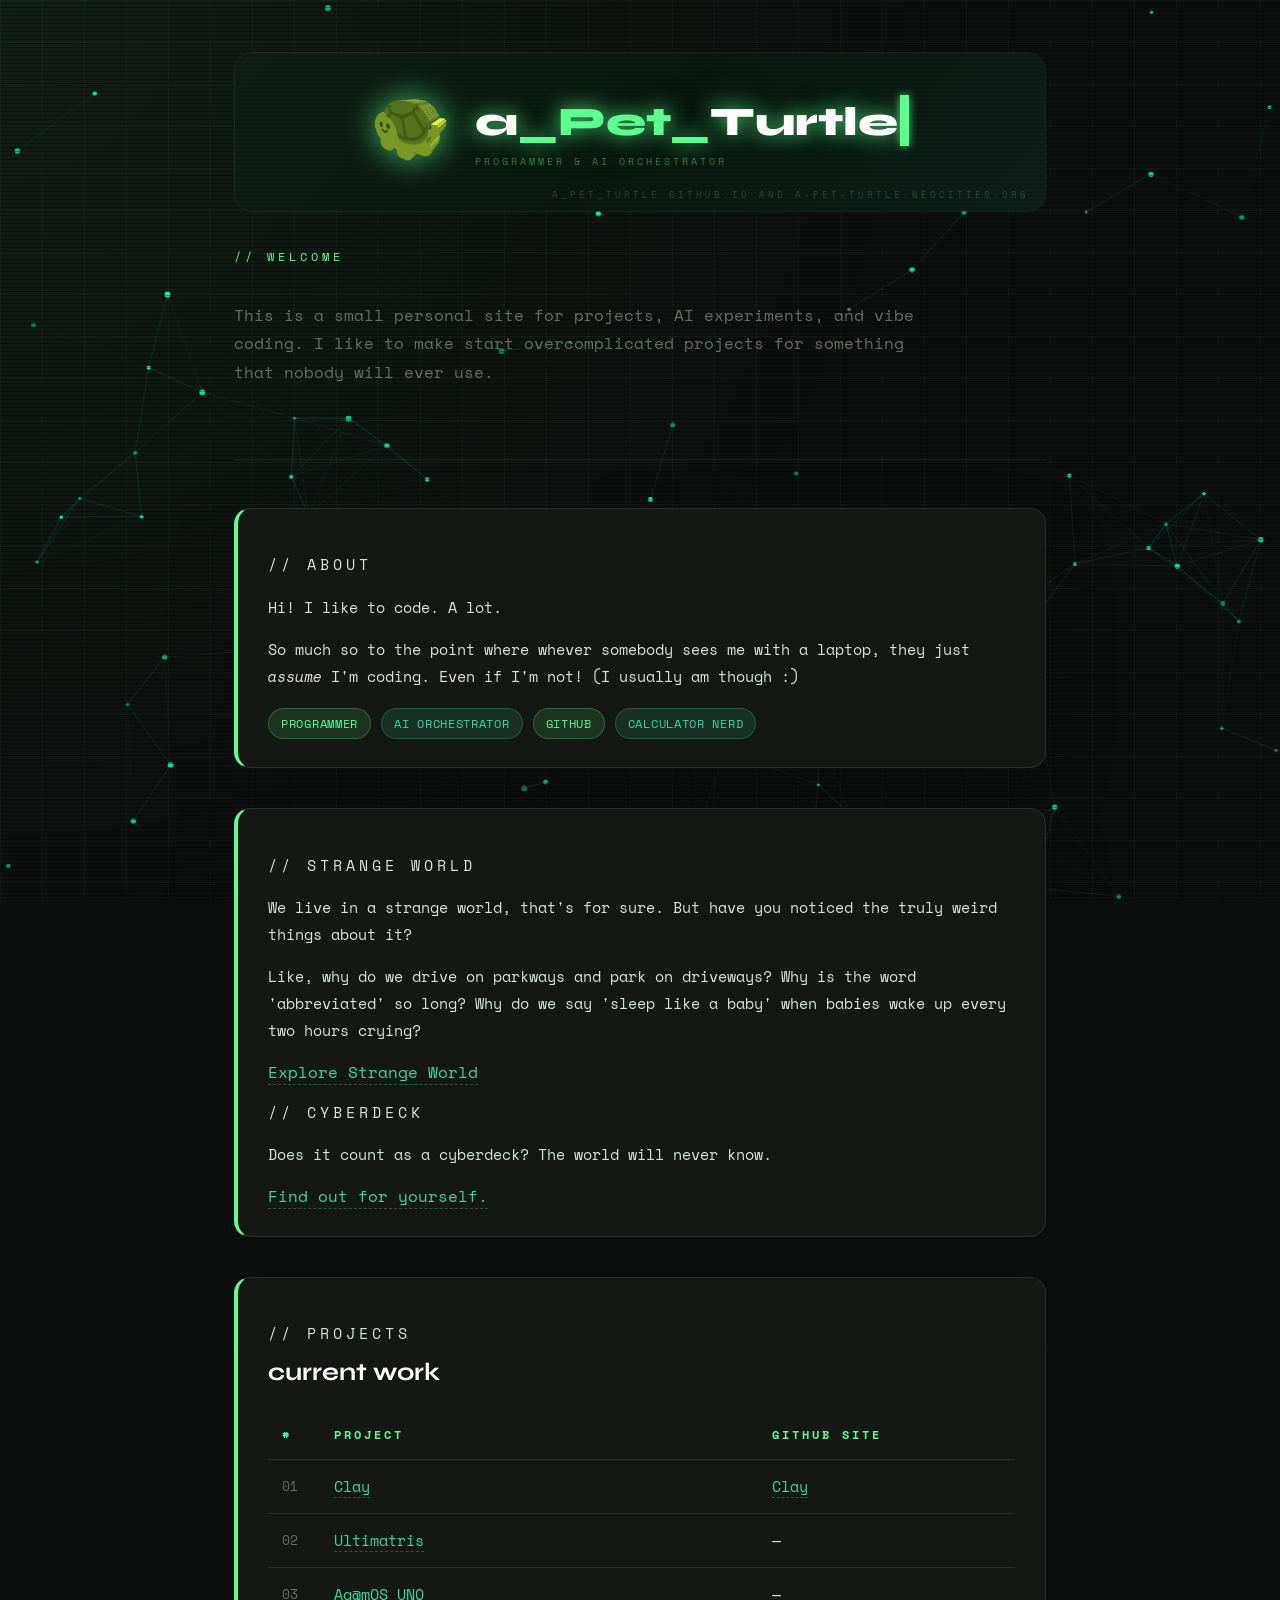
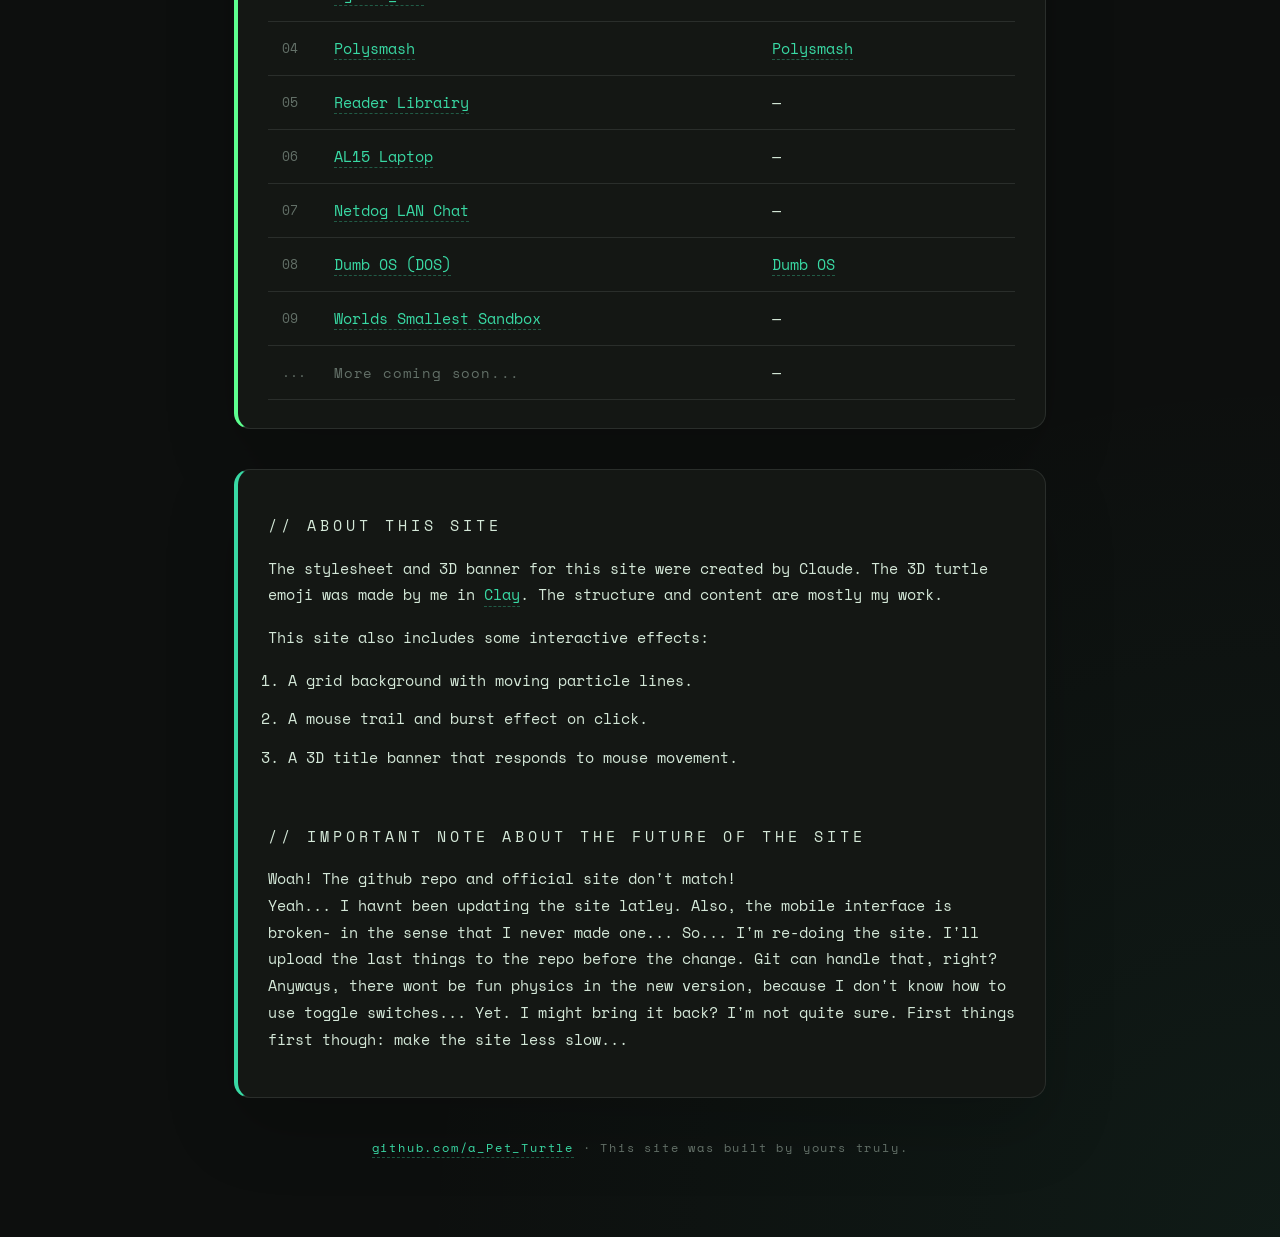
==== commit 396f5492: "Revise site update notes and future plans Updated site content to reflect future plans and issues." ====
--- a/index.html
+++ b/index.html
@@ -135,8 +135,7 @@
         </ol>
         <br>
         <p class="section-label">// important note about the future of the site</p>
-        <p>I'm planning to move away from AI writing everything. I'll still use it, sure, but not for huge updates. Thanks to GitHub Copilot to what is (hopefulle) the last AI-driven major update. So in case you were wondering why parts of teh site are rough around the edges...</p>
-        <p>That's why.</p>
+        <p>Woah! The github repo and official site don't match!<br>Yeah... I havnt been updating the site latley. Also, the mobile interface is broken- in the sense that I never made one... So... I'm re-doing the site. I'll upload the last things to the repo before the change. Git can handle that, right? Anyways, there wont be fun physics in the new version, because I don't know how to use toggle switches... Yet. I might bring it back? I'm not quite sure. First things first though: make the site less slow...</p>
       </section>
     </main>
 
